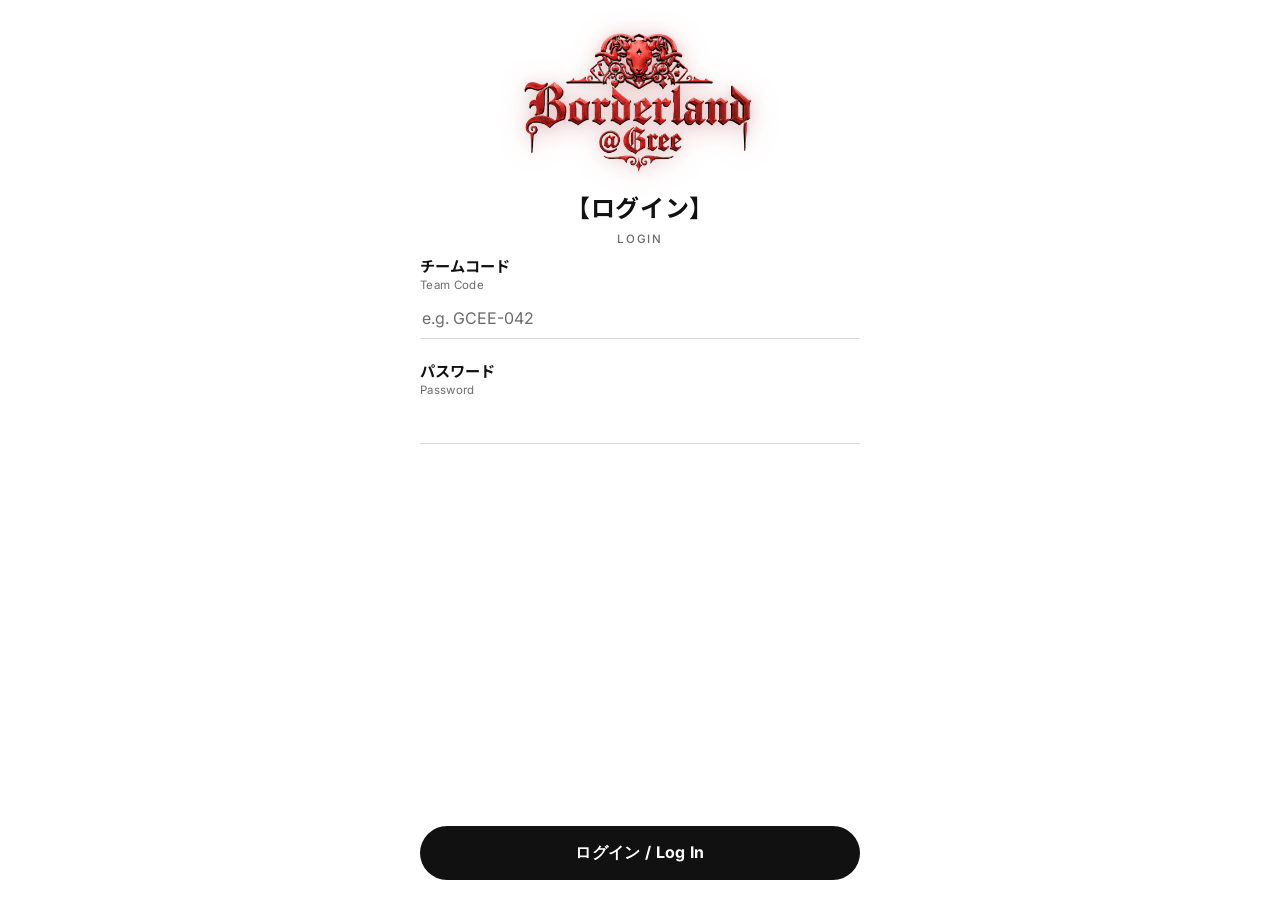
==== frontend/team-app/index.html @ 4768cef9 "Restore my codebase" ====
<!doctype html>
<html lang="en">

<head>
  <!-- Fix §5.2: preconnect + preload stylesheet replaces the render-blocking
       @import that was inside theme.css. This lets the browser discover
       font URLs in parallel with CSS parsing instead of sequentially. -->
  <link rel="preconnect" href="https://fonts.googleapis.com">
  <link rel="preconnect" href="https://fonts.gstatic.com" crossorigin>
  <link rel="stylesheet"
    href="https://fonts.googleapis.com/css2?family=Courier+Prime:ital,wght@0,400;0,700;1,400;1,700&family=Oswald:wght@400;500;600;700&family=Inter:wght@400;500;600;700&family=Noto+Sans+JP:wght@400;500;700&family=JetBrains+Mono:wght@400;500;700&family=UnifrakturMaguntia&display=swap">
  <meta charset="utf-8" />
  <meta name="viewport" content="width=device-width, initial-scale=1, viewport-fit=cover" />
  <title>Borderland-GCEE — Team</title>
  <link rel="stylesheet" href="../shared/css/theme.css?v=v54_final_results_gate" />
  <link rel="stylesheet" href="css/team.css?v=v54_final_results_gate" />
</head>

<body>
  <div id="app" class="app-shell mode-light"></div>
  <script type="module" src="js/main.js?v=v54_final_results_gate"></script>
</body>

</html>
---- frontend/shared/css/theme.css ----
/* ==========================================================================
   Borderland-GCEE — shared theme
   Implements THEME_GUIDE.md exactly. Do not introduce colors, radii, or
   fonts outside this token set — every screen in team-app/ and admin-app/
   is built from these primitives.
   ========================================================================== */

/* Fix §5.2: Google Fonts @import moved to <link rel="preconnect"> + <link rel="stylesheet">
   in each index.html <head> to eliminate the render-blocking extra round-trip.
   The @import here caused fonts to be discovered only after CSS parsing —
   adding ~300-800ms of blank screen on congested venue Wi-Fi. */

:root {
  /* -- palette (THEME_GUIDE §Color palette) -- */
  --bl-black: #0A0E14;
  /* dark-mode background */
  --bl-ink: #111111;
  /* text on light */
  --bl-white: #FFFFFF;
  --bl-red: #D5262B;
  /* hearts / diamonds accent */
  --bl-blue: #2B4A6F;
  /* dark-mode line-art / accent */
  --bl-gray: #6B6B6B;
  /* Fix §5.1: was #9A9A9A (~2.4:1 contrast on white, fails WCAG AA).
                               *  #6B6B6B gives ~5.7:1 on white, passes AA for normal text.
                               *  Used for .status-note, placeholders, .number-cell.taken labels —
                               *  exactly the text most critical to read quickly during a live event. */
  --bl-blue-dim: #17324d;
  /* pressed / border state of blue */
  --bl-red-dim: #8f1418;
  /* pressed state of red */
  --bl-hairline: rgba(17, 17, 17, 0.16);
  --bl-hairline-dark: rgba(255, 255, 255, 0.22);

  /* -- type -- */
  --font-display: 'Oswald', 'Noto Sans JP', sans-serif;
  --font-body-en: 'Inter', sans-serif;
  --font-body-jp: 'Noto Sans JP', 'Inter', sans-serif;
  --font-mono: 'JetBrains Mono', ui-monospace, monospace;
  --font-typewriter: 'Courier Prime', 'Courier New', Courier, 'Lucida Console', monospace;
  --font-blackletter: 'UnifrakturMaguntia', cursive;

  /* -- layout -- */
  --radius-none: 0;
  --radius-pill: 999px;
  --radius-tile: 18px;
  --gap-xs: 6px;
  --gap-sm: 12px;
  --gap-md: 20px;
  --gap-lg: 32px;
  --gap-xl: 48px;
  --max-w: 480px;
  /* event app is phone-first; desktop centers this column */
}

* {
  box-sizing: border-box;
}

html,
body {
  margin: 0;
  padding: 0;
  min-height: 100%;
  font-family: var(--font-body-en);
  -webkit-font-smoothing: antialiased;
}

body {
  background: var(--bl-white);
  color: var(--bl-ink);
}

img {
  max-width: 100%;
  display: block;
}

button {
  font-family: inherit;
  cursor: pointer;
}

a {
  color: inherit;
}

h1,
h2,
h3 {
  margin: 0;
  font-family: var(--font-display);
}

p {
  margin: 0;
}

::selection {
  background: var(--bl-red);
  color: var(--bl-white);
}

.app-shell {
  max-width: var(--max-w);
  margin: 0 auto;
  min-height: 100vh;
  position: relative;
  display: flex;
  flex-direction: column;
  background: var(--bl-white);
}

/* ==========================================================================
   Light / functional mode — forms, countdowns, dense content
   ========================================================================== */
.mode-light {
  background: var(--bl-white);
  color: var(--bl-ink);
}

/* ==========================================================================
   Dark / immersive mode — home, hub
   ========================================================================== */
.mode-dark {
  background:
    linear-gradient(rgba(10, 14, 20, 0.72), rgba(10, 14, 20, 0.72)),
    url('../assets/card-back-tall.jpg') center / cover no-repeat fixed;
  color: var(--bl-white);
}

@media (min-width: 720px) {
  .mode-dark {
    background:
      linear-gradient(rgba(10, 14, 20, 0.72), rgba(10, 14, 20, 0.72)),
      url('../assets/card-back-wide.jpg') center / cover no-repeat fixed;
  }
}

/* ==========================================================================
   Bracket header — 【 LABEL 】
   ========================================================================== */
.bracket-header {
  display: flex;
  flex-direction: column;
  align-items: center;
  justify-content: center;
  gap: 4px;
  font-family: var(--font-display);
  font-weight: 700;
  letter-spacing: 0.04em;
  text-align: center;
  padding: var(--gap-lg) var(--gap-md) var(--gap-sm);
}

.bracket-header .jp {
  font-size: 1.5rem;
}

.bracket-header .en {
  display: block;
  font-family: var(--font-body-en);
  font-weight: 500;
  font-size: 0.72rem;
  letter-spacing: 0.14em;
  text-transform: uppercase;
  color: var(--bl-gray);
  margin-top: 4px;
}

.bracket-header-stack {
  text-align: center;
}

.mode-dark .bracket-header .en {
  color: rgba(255, 255, 255, 0.6);
}

/* ==========================================================================
   Two-tier label — bold primary line + muted secondary line
   ========================================================================== */
.tier-label {
  display: block;
  margin-bottom: var(--gap-xs);
}

.tier-label .primary {
  display: block;
  font-family: var(--font-body-jp);
  font-weight: 700;
  font-size: 0.95rem;
  color: var(--bl-ink);
}

.tier-label .secondary {
  display: block;
  font-family: var(--font-body-en);
  font-weight: 400;
  font-size: 0.72rem;
  color: var(--bl-gray);
  margin-top: 2px;
  letter-spacing: 0.03em;
}

.mode-dark .tier-label .primary {
  color: var(--bl-white);
}

/* ==========================================================================
   Form fields — hairline / bottom-border, no fill
   ========================================================================== */
.field {
  margin-bottom: var(--gap-md);
}

.field input,
.field select {
  width: 100%;
  border: none;
  border-bottom: 1.5px solid var(--bl-hairline);
  background: transparent;
  font-family: var(--font-body-en);
  font-size: 1rem;
  padding: 10px 2px;
  color: var(--bl-ink);
  border-radius: 0;
  outline: none;
  transition: border-color .15s ease;
}

.field input::placeholder {
  color: var(--bl-gray);
  font-weight: 400;
}

.field input:focus,
.field select:focus {
  border-color: var(--bl-ink);
}

.field.boxed input,
.field.boxed select {
  border: 1.5px solid var(--bl-hairline);
  padding: 12px 10px;
}

.field-error {
  font-size: 0.72rem;
  color: var(--bl-red);
  margin-top: 6px;
}

/* ==========================================================================
   Primary CTA — solid black pill, full width, bottom-anchored
   ========================================================================== */
.cta-dock {
  margin-top: auto;
  padding: var(--gap-md);
  padding-bottom: max(var(--gap-md), env(safe-area-inset-bottom));
}

.cta-btn {
  display: flex;
  align-items: center;
  justify-content: center;
  width: 100%;
  border: none;
  border-radius: var(--radius-pill);
  background: var(--bl-ink);
  color: var(--bl-white);
  font-family: var(--font-body-en);
  font-weight: 700;
  font-size: 1rem;
  letter-spacing: 0.02em;
  padding: 16px 20px;
  transition: transform .1s ease, opacity .15s ease;
}

.cta-btn:active {
  transform: scale(0.98);
}

.cta-btn:disabled {
  opacity: 0.35;
  cursor: not-allowed;
}

.cta-btn.ghost {
  background: transparent;
  color: var(--bl-ink);
  border: 1.5px solid var(--bl-ink);
}

.mode-dark .cta-btn.ghost {
  color: var(--bl-white);
  border-color: var(--bl-white);
}

.cta-btn.danger {
  background: var(--bl-red);
}

/* ==========================================================================
   Suit iconography
   ========================================================================== */
.suit-row {
  display: flex;
  justify-content: center;
  gap: var(--gap-md);
  padding: var(--gap-md) 0;
}

.suit-icon {
  width: 30px;
  height: 30px;
  display: block;
}

.suit-icon.black path {
  fill: var(--bl-ink);
}

.suit-icon.red path {
  fill: var(--bl-red);
}

.mode-dark .suit-icon.black path {
  fill: var(--bl-white);
}

.suit-chip {
  display: flex;
  flex-direction: column;
  align-items: center;
  gap: 6px;
  padding: var(--gap-sm);
  border: 1.5px solid transparent;
  border-radius: var(--radius-tile);
  background: transparent;
}

.suit-chip.selected {
  border-color: var(--bl-ink);
  background: rgba(17, 17, 17, 0.04);
}

.suit-chip span {
  font-size: 0.68rem;
  color: var(--bl-gray);
  font-weight: 600;
}

/* ==========================================================================
   Countdown display — huge digital face, dead centered
   ========================================================================== */
.countdown-wrap {
  display: flex;
  flex-direction: column;
  align-items: center;
  justify-content: center;
  flex: 1;
  gap: var(--gap-sm);
  padding: var(--gap-lg);
}

.countdown-face {
  font-family: var(--font-mono);
  font-weight: 700;
  font-size: clamp(3rem, 14vw, 4.6rem);
  letter-spacing: 0.03em;
  font-variant-numeric: tabular-nums;
  color: var(--bl-ink);
}

.countdown-face.paused {
  color: var(--bl-gray);
}

.countdown-label {
  font-size: 0.72rem;
  letter-spacing: 0.12em;
  text-transform: uppercase;
  color: var(--bl-gray);
}

.mode-dark .countdown-face {
  color: var(--bl-white);
}

/* ==========================================================================
   Dark-mode home hub — icon tiles
   ========================================================================== */
.hub-grid {
  display: grid;
  grid-template-columns: repeat(2, 1fr);
  gap: var(--gap-lg) var(--gap-md);
  padding: var(--gap-lg);
  flex: 1;
  align-content: center;
}

.hub-tile {
  display: flex;
  flex-direction: column;
  align-items: center;
  gap: 10px;
  background: transparent;
  border: none;
  color: var(--bl-white);
}

.hub-tile .tile-icon {
  width: 68px;
  height: 68px;
  background: var(--bl-white);
  border-radius: var(--radius-tile);
  display: flex;
  align-items: center;
  justify-content: center;
  box-shadow: 0 6px 18px rgba(0, 0, 0, 0.35);
}

.hub-tile .tile-icon svg,
.hub-tile .tile-icon img {
  width: 30px;
  height: 30px;
}

/* icon tiles are white regardless of mode — suit glyphs inside them must
   stay on their normal (light-mode) fill, not the dark-mode white override */
.hub-tile .tile-icon .suit-icon.black path {
  fill: var(--bl-ink) !important;
}

.hub-tile .tile-icon .suit-icon.red path {
  fill: var(--bl-red) !important;
}

.hub-tile .tile-label {
  font-family: var(--font-body-en);
  font-weight: 600;
  font-size: 0.78rem;
  letter-spacing: 0.02em;
}

.hub-wordmark {
  font-family: var(--font-blackletter);
  font-size: 2.6rem;
  text-align: center;
  color: var(--bl-white);
  padding-top: var(--gap-lg);
}

/* ==========================================================================
   Diamond bottom navigation — signature dark-mode treatment
   ========================================================================== */
.diamond-nav {
  display: flex;
  justify-content: space-around;
  align-items: center;
  padding: var(--gap-md) var(--gap-sm);
  padding-bottom: max(var(--gap-md), env(safe-area-inset-bottom));
}

.diamond-btn {
  width: 52px;
  height: 52px;
  background: transparent;
  border: 1.5px solid var(--bl-white);
  transform: rotate(45deg);
  display: flex;
  align-items: center;
  justify-content: center;
  position: relative;
}

.diamond-btn .diamond-icon {
  transform: rotate(-45deg);
  width: 20px;
  height: 20px;
  color: var(--bl-white);
}

.diamond-btn.active {
  background: var(--bl-white);
}

.diamond-btn.active .diamond-icon {
  color: var(--bl-black);
}

/* ==========================================================================
   Status pills / feedback text
   ========================================================================== */
.status-note {
  text-align: center;
  font-size: 0.8rem;
  color: var(--bl-gray);
  padding: var(--gap-sm) var(--gap-md);
}

.status-note.error {
  color: var(--bl-red);
}

.badge {
  display: inline-flex;
  align-items: center;
  gap: 6px;
  font-size: 0.68rem;
  font-weight: 700;
  letter-spacing: 0.06em;
  text-transform: uppercase;
  padding: 5px 10px;
  border-radius: var(--radius-pill);
  border: 1px solid currentColor;
}

.badge.qualified {
  color: #1a7a3c;
}

.badge.eliminated {
  color: var(--bl-red);
}

.badge.pending {
  color: var(--bl-gray);
}

/* ==========================================================================
   Generic content chrome
   ========================================================================== */
.top-icon-row {
  display: flex;
  align-items: center;
  justify-content: center;
  gap: var(--gap-sm);
  padding: var(--gap-md) var(--gap-md) 0;
}

.scroll-area {
  flex: 1;
  overflow-y: auto;
  padding: 0 var(--gap-md);
}

.card {
  border: 1.5px solid var(--bl-hairline);
  border-radius: var(--radius-none);
  padding: var(--gap-md);
  margin-bottom: var(--gap-md);
}

.mode-dark .card {
  border-color: var(--bl-hairline-dark);
}

.row-between {
  display: flex;
  align-items: center;
  justify-content: space-between;
  gap: var(--gap-sm);
}

.mono {
  font-family: var(--font-mono);
}

.center {
  text-align: center;
}

.spinner {
  width: 48px;
  height: 48px;
  border: none;
  border-radius: 0;
  background-image: url("data:image/svg+xml,%3Csvg xmlns='http://www.w3.org/2000/svg' viewBox='0 0 150 150'%3E%3Cstyle%3E%40keyframes p%7B0%25,20%25%7Bopacity:1;transform:scale(1.15)%7D25%25,95%25%7Bopacity:0.28;transform:scale(1)%7D100%25%7Bopacity:1;transform:scale(1.15)%7D%7D.s%7Btransform-box:fill-box;transform-origin:center;animation:p 3.2s infinite ease%7D.s1%7Banimation-delay:0s%7D.s2%7Banimation-delay:0.8s%7D.s3%7Banimation-delay:1.6s%7D.s4%7Banimation-delay:2.4s%7D%3C/style%3E%3Cg stroke='%23111111' stroke-width='1.5'%3E%3Cline x1='31.5' y1='31.5' x2='118.5' y2='118.5'/%3E%3Cline x1='118.5' y1='31.5' x2='31.5' y2='118.5'/%3E%3C/g%3E%3Cg class='s s1'%3E%3Cpath fill='%23111111' transform='translate(54, 4) scale(1.75)' d='M12 2a3.2 3.2 0 0 0-3.2 3.2c0 .5.1 1 .3 1.4A3.4 3.4 0 1 0 8.6 13c.9 0 1.7-.3 2.4-.9-.5 2.7-1.6 4.6-3.2 6.1a.6.6 0 0 0 .4 1h8a.6.6 0 0 0 .4-1c-1.6-1.5-2.7-3.4-3.2-6.1.7.6 1.5.9 2.4.9A3.4 3.4 0 1 0 14.9 6.6c.2-.4.3-.9.3-1.4A3.2 3.2 0 0 0 12 2z'/%3E%3C/g%3E%3Cg class='s s2'%3E%3Cpath fill='%23e2192c' transform='translate(104, 54) scale(1.75)' d='M12 21s-7.5-4.6-10.2-9.3C.3 9 1.4 5.4 4.7 4.4c2-.6 4 .2 5.3 2 .5.7 1 1.6 2 1.6s1.5-.9 2-1.6c1.3-1.8 3.3-2.6 5.3-2 3.3 1 4.4 4.6 2.9 7.3C19.5 16.4 12 21 12 21z'/%3E%3C/g%3E%3Cg class='s s3'%3E%3Cpath fill='%23e2192c' transform='translate(54, 104) scale(1.75)' d='M12 2c2.5 4 5.5 7 8 10-2.5 3-5.5 6-8 10-2.5-4-5.5-7-8-10 2.5-3 5.5-6 8-10z'/%3E%3C/g%3E%3Cg class='s s4'%3E%3Cpath fill='%23111111' transform='translate(4, 54) scale(1.75)' d='M12 2C9 6 4 9.5 4 14a4 4 0 0 0 7 2.6c-.3 2.2-1.2 3.7-2.6 4.9a.6.6 0 0 0 .4 1h6.4a.6.6 0 0 0 .4-1c-1.4-1.2-2.3-2.7-2.6-4.9A4 4 0 0 0 20 14c0-4.5-5-8-8-12z'/%3E%3C/g%3E%3C/svg%3E");
  background-image: url('../assets/borderland-loader.svg');
  background-repeat: no-repeat;
  background-position: center;
  background-size: contain;
  margin: var(--gap-lg) auto;
}

.mode-dark .spinner {
  border: none;
  background-image: url("data:image/svg+xml,%3Csvg xmlns='http://www.w3.org/2000/svg' viewBox='0 0 150 150'%3E%3Cstyle%3E%40keyframes p%7B0%25,20%25%7Bopacity:1;transform:scale(1.15)%7D25%25,95%25%7Bopacity:0.28;transform:scale(1)%7D100%25%7Bopacity:1;transform:scale(1.15)%7D%7D.s%7Btransform-box:fill-box;transform-origin:center;animation:p 3.2s infinite ease%7D.s1%7Banimation-delay:0s%7D.s2%7Banimation-delay:0.8s%7D.s3%7Banimation-delay:1.6s%7D.s4%7Banimation-delay:2.4s%7D%3C/style%3E%3Cg stroke='%23ffffff' stroke-width='1.5'%3E%3Cline x1='31.5' y1='31.5' x2='118.5' y2='118.5'/%3E%3Cline x1='118.5' y1='31.5' x2='31.5' y2='118.5'/%3E%3C/g%3E%3Cg class='s s1'%3E%3Cpath fill='%23ffffff' transform='translate(54, 4) scale(1.75)' d='M12 2a3.2 3.2 0 0 0-3.2 3.2c0 .5.1 1 .3 1.4A3.4 3.4 0 1 0 8.6 13c.9 0 1.7-.3 2.4-.9-.5 2.7-1.6 4.6-3.2 6.1a.6.6 0 0 0 .4 1h8a.6.6 0 0 0 .4-1c-1.6-1.5-2.7-3.4-3.2-6.1.7.6 1.5.9 2.4.9A3.4 3.4 0 1 0 14.9 6.6c.2-.4.3-.9.3-1.4A3.2 3.2 0 0 0 12 2z'/%3E%3C/g%3E%3Cg class='s s2'%3E%3Cpath fill='%23e2192c' transform='translate(104, 54) scale(1.75)' d='M12 21s-7.5-4.6-10.2-9.3C.3 9 1.4 5.4 4.7 4.4c2-.6 4 .2 5.3 2 .5.7 1 1.6 2 1.6s1.5-.9 2-1.6c1.3-1.8 3.3-2.6 5.3-2 3.3 1 4.4 4.6 2.9 7.3C19.5 16.4 12 21 12 21z'/%3E%3C/g%3E%3Cg class='s s3'%3E%3Cpath fill='%23e2192c' transform='translate(54, 104) scale(1.75)' d='M12 2c2.5 4 5.5 7 8 10-2.5 3-5.5 6-8 10-2.5-4-5.5-7-8-10 2.5-3 5.5-6 8-10z'/%3E%3C/g%3E%3Cg class='s s4'%3E%3Cpath fill='%23ffffff' transform='translate(4, 54) scale(1.75)' d='M12 2C9 6 4 9.5 4 14a4 4 0 0 0 7 2.6c-.3 2.2-1.2 3.7-2.6 4.9a.6.6 0 0 0 .4 1h6.4a.6.6 0 0 0 .4-1c-1.4-1.2-2.3-2.7-2.6-4.9A4 4 0 0 0 20 14c0-4.5-5-8-8-12z'/%3E%3C/g%3E%3C/svg%3E");
  background-image: url('../assets/borderland-loader-dark.svg');
}

@keyframes spin {
  to {
    transform: rotate(360deg);
  }
}

.toast {
  position: fixed;
  left: 50%;
  bottom: 24px;
  transform: translateX(-50%);
  background: var(--bl-ink);
  color: var(--bl-white);
  padding: 12px 18px;
  border-radius: var(--radius-pill);
  font-size: 0.82rem;
  font-weight: 600;
  box-shadow: 0 8px 24px rgba(0, 0, 0, 0.3);
  z-index: 999;
  max-width: calc(100% - 48px);
}

.toast.error {
  background: var(--bl-red);
}

@media (prefers-reduced-motion: reduce) {
  * {
    animation-duration: 0.001ms !important;
    transition-duration: 0.001ms !important;
  }
}



/* Playing-card number picker — base shared styles */
.number-grid {
  display: grid;
  grid-template-columns: repeat(4, 1fr);
  gap: 10px;
  perspective: 1200px;
}

@media (min-width: 440px) {
  .number-grid {
    grid-template-columns: repeat(5, 1fr);
    gap: 12px;
  }
}

.playing-card {
  position: relative;
  width: 100%;
  aspect-ratio: 5 / 7;
  border: none;
  background: transparent;
  cursor: pointer;
  padding: 0;
  margin: 0;
  container-type: inline-size;
  border-radius: 8px;
  box-sizing: border-box;
}

.playing-card.taken {
  cursor: not-allowed;
}

.card-inner {
  position: relative;
  width: 100%;
  height: 100%;
  transform-style: preserve-3d;
  transition: transform 0.45s cubic-bezier(0.34, 1.56, 0.64, 1), box-shadow 0.25s ease;
  border-radius: 8px;
  animation: card-deal 0.35s ease backwards;
}

.card-inner.flipped {
  transform: rotateY(180deg);
}

.card-face {
  position: absolute;
  inset: 0;
  border-radius: 8px;
  backface-visibility: hidden;
  -webkit-backface-visibility: hidden;
  overflow: hidden;
  box-sizing: border-box;
}

.card-front {
  background: #ffffff;
  border: 1px solid #dcd7ce;
  box-shadow: 0 2px 5px rgba(0, 0, 0, 0.12);
}

.card-back {
  background: url('../assets/card_backside.webp') center / cover no-repeat;
  border: 1px solid #dcd7ce;
  box-shadow: 0 2px 5px rgba(0, 0, 0, 0.12);
  transform: rotateY(180deg);
}

.playing-card:hover:not(.taken) .card-inner {
  transform: translateY(-5px);
}

.playing-card.selected .card-front {
  border-color: #d4af37;
  box-shadow: 0 0 0 2px #d4af37, 0 4px 16px rgba(212, 175, 55, 0.45);
}

@keyframes card-deal {
  from {
    opacity: 0;
    transform: translateY(10px) scale(0.95);
  }
  to {
    opacity: 1;
    transform: translateY(0) scale(1);
  }
}
---- frontend/team-app/css/team.css ----
/* Team-app screens — layered on top of shared/css/theme.css */

/* Top header bar with back navigation button */
.screen-header-bar {
  display: flex;
  align-items: center;
  justify-content: space-between;
  position: relative;
  width: 100%;
  padding: 10px 14px 4px;
  box-sizing: border-box;
  flex-shrink: 0;
}

.screen-back-btn {
  display: inline-flex;
  align-items: center;
  gap: 5px;
  background: rgba(0, 0, 0, 0.05);
  border: 1px solid rgba(0, 0, 0, 0.12);
  color: var(--bl-ink);
  font-family: var(--font-display);
  font-size: 0.78rem;
  font-weight: 700;
  letter-spacing: 0.06em;
  padding: 6px 12px;
  border-radius: 6px;
  cursor: pointer;
  transition: all 0.2s cubic-bezier(0.16, 1, 0.3, 1);
  z-index: 10;
  flex-shrink: 0;
  text-decoration: none;
}

.screen-back-btn svg {
  stroke-width: 2.5;
  transition: transform 0.2s ease;
}

.screen-back-btn:hover,
.screen-back-btn:active {
  background: var(--bl-red);
  color: #ffffff;
  border-color: var(--bl-red);
}

.screen-back-btn:hover svg,
.screen-back-btn:active svg {
  transform: translateX(-2px);
}

.mode-dark .screen-back-btn {
  background: rgba(255, 255, 255, 0.08);
  border: 1px solid rgba(255, 255, 255, 0.2);
  color: #ffffff;
}

.mode-dark .screen-back-btn:hover,
.mode-dark .screen-back-btn:active {
  background: var(--bl-red);
  color: #ffffff;
  border-color: var(--bl-red);
}

.screen-header-bar .bracket-header {
  flex: 1;
  padding: 0 8px;
}

.screen-header-placeholder {
  width: 70px;
  flex-shrink: 0;
}

/* Team Login Logo & Header */
.bl-login-header-section {
  display: flex;
  flex-direction: column;
  align-items: center;
  justify-content: center;
  padding: 20px 16px 6px;
  width: 100%;
  box-sizing: border-box;
  flex-shrink: 0;
}

.bl-login-logo-container {
  display: flex;
  justify-content: center;
  align-items: center;
  width: 100%;
  max-width: 320px;
  margin: 0 auto 4px;
}

.bl-login-logo {
  width: 100%;
  max-width: 280px;
  height: auto;
  object-fit: contain;
  filter: drop-shadow(0 4px 14px rgba(213, 38, 43, 0.28)) drop-shadow(0 2px 6px rgba(0, 0, 0, 0.12));
  transition: transform 0.3s cubic-bezier(0.16, 1, 0.3, 1), filter 0.3s ease;
  user-select: none;
  -webkit-user-drag: none;
}

.bl-login-logo:hover {
  transform: scale(1.02);
  filter: drop-shadow(0 6px 20px rgba(213, 38, 43, 0.42)) drop-shadow(0 3px 8px rgba(0, 0, 0, 0.2));
}

.game-tabs {
  display: flex;
  border-bottom: 1.5px solid var(--bl-hairline);
  position: sticky;
  top: 0;
  background: var(--bl-white);
  z-index: 5;
}

.game-tab {
  flex: 1;
  background: transparent;
  border: none;
  padding: 14px 4px 12px;
  font-family: var(--font-body-en);
  font-weight: 600;
  font-size: 0.72rem;
  letter-spacing: 0.04em;
  text-transform: uppercase;
  color: var(--bl-gray);
  border-bottom: 2.5px solid transparent;
  display: flex;
  flex-direction: column;
  align-items: center;
  gap: 4px;
}

.game-tab.active {
  color: var(--bl-ink);
  border-bottom-color: var(--bl-red);
}

.mindmaze-grid {
  display: grid;
  grid-template-columns: repeat(16, 1fr);
  gap: 2px;
  padding: 2px;
  width: 100%;
  max-width: 440px;
  aspect-ratio: 1 / 1;
  flex-shrink: 0;
  box-sizing: border-box;
  background: #cbd5e1;
  border-radius: 6px;
  margin: 0 auto;
}

.mm-tile {
  aspect-ratio: 1 / 1;
  width: 100%;
  height: 100%;
  min-width: 0;
  min-height: 0;
  padding: 0;
  margin: 0;
  border: none;
  border-radius: 2px;
  box-sizing: border-box;
  background: #ffffff;
  cursor: pointer;
}

.mm-tile.lit {
  background: #0f172a !important;
}

.mm-tile.picked {
  background: #0f172a !important;
}

.mm-tile.correct {
  background: #1a7a3c !important;
}

.mm-tile.wrong {
  background: var(--bl-red) !important;
}

.mm-stat-row {
  display: flex;
  justify-content: space-between;
  padding: 4px 0;
  font-size: .8rem;
  color: var(--bl-gray);
}

.kd-input {
  width: 100%;
  text-align: center;
  font-family: var(--font-mono);
  font-size: 3rem;
  font-weight: 700;
  border: none;
  border-bottom: 2px solid var(--bl-hairline);
  padding: 20px 0;
  background: transparent;
  color: var(--bl-ink);
  outline: none;
}

.kd-slider {
  width: 100%;
  accent-color: var(--bl-ink);
  margin-top: var(--gap-md);
}

.symbol-board {
  display: grid;
  grid-template-columns: repeat(auto-fill, minmax(78px, 1fr));
  gap: 10px;
  padding: var(--gap-sm) 0 var(--gap-md);
}

.symbol-card {
  border: 1.5px solid var(--bl-hairline);
  padding: 10px 4px;
  text-align: center;
  font-size: 0.68rem;
  color: var(--bl-ink);
  background: transparent;
}

.symbol-card .owner {
  display: block;
  font-size: 0.62rem;
  color: var(--bl-gray);
  margin-top: 4px;
}

.symbol-card.selected {
  background: var(--bl-ink);
  color: var(--bl-white);
  border-color: var(--bl-ink);
}

.symbol-card.selected .owner {
  color: rgba(255, 255, 255, .7);
}

.card-red {
  color: #dc2626 !important;
}

.card-black {
  color: #0f172a !important;
}

/* ── Jack of Hearts: Other Teams Cards ─────────────────────── */
.jh-teams-grid {
  display: grid;
  grid-template-columns: repeat(auto-fill, minmax(140px, 1fr));
  gap: 14px;
  margin: 12px 0 20px;
}

.jh-team-panel {
  background: #ffffff;
  border: 1.5px solid #e2e8f0;
  border-radius: 12px;
  padding: 12px 10px;
  display: flex;
  flex-direction: column;
  align-items: center;
  gap: 8px;
  box-shadow: 0 2px 8px rgba(0, 0, 0, 0.04);
  transition: transform 0.15s ease, box-shadow 0.15s ease;
}

.jh-team-panel:hover {
  transform: translateY(-2px);
  box-shadow: 0 6px 16px rgba(0, 0, 0, 0.08);
}

.jh-team-header {
  width: 100%;
  text-align: center;
}

.jh-team-name {
  font-size: 0.82rem;
  font-weight: 800;
  color: #0f172a;
  white-space: nowrap;
  overflow: hidden;
  text-overflow: ellipsis;
  margin-bottom: 3px;
}

.jh-team-code {
  font-size: 0.65rem;
  color: #64748b;
  font-family: var(--font-mono);
}

.jh-team-suit-tag {
  display: inline-flex;
  align-items: center;
  gap: 4px;
  font-size: 0.62rem;
  font-weight: 700;
  padding: 2px 7px;
  border-radius: 12px;
  background: #f1f5f9;
  border: 1px solid #cbd5e1;
  color: #334155;
  margin-top: 4px;
  letter-spacing: 0.04em;
  text-transform: uppercase;
}

.jh-team-suit-tag.card-red {
  background: #fef2f2;
  border-color: #fecaca;
}

.jh-team-suit-tag.card-black {
  background: #f8fafc;
  border-color: #cbd5e1;
}

/* Realistic playing card */
.real-card {
  width: 82px;
  height: 118px;
  background: #ffffff;
  border: 1.5px solid #cbd5e1;
  border-radius: 8px;
  padding: 6px;
  position: relative;
  display: flex;
  flex-direction: column;
  justify-content: space-between;
  box-shadow: 0 3px 10px rgba(0, 0, 0, 0.07);
  box-sizing: border-box;
  user-select: none;
}

.real-card .corner-top {
  display: flex;
  flex-direction: column;
  align-items: center;
  line-height: 1;
  font-size: 0.85rem;
  font-weight: 900;
  font-family: var(--font-mono);
  align-self: flex-start;
}

.real-card .corner-top .mini-suit {
  font-size: 0.72rem;
  margin-top: 1px;
}

.real-card .card-center-icon {
  font-size: 2rem;
  line-height: 1;
  text-align: center;
  margin: auto;
}

.real-card .corner-bottom {
  display: flex;
  flex-direction: column;
  align-items: center;
  line-height: 1;
  font-size: 0.85rem;
  font-weight: 900;
  font-family: var(--font-mono);
  align-self: flex-end;
  transform: rotate(180deg);
}

.real-card .corner-bottom .mini-suit {
  font-size: 0.72rem;
  margin-top: 1px;
}

.real-card-label {
  font-size: 0.68rem;
  font-weight: 700;
  color: #475569;
  text-align: center;
  background: #f8fafc;
  border: 1px solid #e2e8f0;
  border-radius: 4px;
  padding: 2px 6px;
  width: 100%;
  box-sizing: border-box;
}

/* ── Jack of Hearts: Guess Picker ──────────────────────────── */
.jh-guess-box {
  background: #ffffff;
  border: 1.5px solid #e2e8f0;
  border-radius: 14px;
  padding: 16px;
  margin-top: 16px;
  box-shadow: 0 2px 8px rgba(0, 0, 0, 0.04);
}

.jh-section-title {
  font-size: 0.85rem;
  font-weight: 800;
  color: #0f172a;
  display: flex;
  align-items: center;
  justify-content: space-between;
  margin-bottom: 12px;
}

.jh-step-label {
  font-size: 0.70rem;
  font-weight: 700;
  color: #64748b;
  text-transform: uppercase;
  letter-spacing: 0.08em;
  margin: 14px 0 6px;
}

.jh-suit-grid {
  display: grid;
  grid-template-columns: repeat(4, 1fr);
  gap: 8px;
}

.jh-suit-tile {
  background: #f8fafc;
  border: 1.5px solid #e2e8f0;
  border-radius: 8px;
  padding: 10px 4px;
  cursor: pointer;
  display: flex;
  flex-direction: column;
  align-items: center;
  gap: 4px;
  transition: all 0.15s ease;
}

.jh-suit-tile:hover {
  background: #ffffff;
  border-color: #94a3b8;
  transform: translateY(-1px);
}

.jh-suit-tile.active {
  background: #0f172a !important;
  color: #ffffff !important;
  border-color: #0f172a !important;
  box-shadow: 0 4px 12px rgba(15, 23, 42, 0.25);
}

.jh-suit-tile.active .suit-name {
  color: #94a3b8 !important;
}

.jh-suit-tile .suit-icon {
  font-size: 1.6rem;
  line-height: 1;
}

.jh-suit-tile .suit-name {
  font-size: 0.62rem;
  font-weight: 700;
  letter-spacing: 0.05em;
  text-transform: uppercase;
  color: #64748b;
}

.jh-ranks-row {
  display: grid;
  grid-template-columns: repeat(5, 1fr);
  gap: 6px;
}

@media (min-width: 480px) {
  .jh-ranks-row {
    grid-template-columns: repeat(10, 1fr);
  }
}

.jh-rank-button {
  background: #f8fafc;
  border: 1.5px solid #e2e8f0;
  border-radius: 6px;
  padding: 9px 0;
  font-family: var(--font-mono);
  font-size: 1.05rem;
  font-weight: 800;
  cursor: pointer;
  text-align: center;
  color: #0f172a;
  transition: all 0.15s ease;
}

.jh-rank-button:hover {
  background: #ffffff;
  border-color: #94a3b8;
}

.jh-rank-button.active {
  background: #dc2626;
  color: #ffffff;
  border-color: #dc2626;
  box-shadow: 0 4px 10px rgba(220, 38, 38, 0.25);
}

.jh-selected-card-banner {
  margin-top: 16px;
  background: #f8fafc;
  border: 2px solid #0f172a;
  border-radius: 12px;
  padding: 12px 14px;
  display: flex;
  align-items: center;
  justify-content: space-between;
  gap: 12px;
}

.auto-submit-pill {
  display: inline-flex;
  align-items: center;
  gap: 6px;
  font-size: 0.72rem;
  font-weight: 700;
  color: #059669;
  background: #ecfdf5;
  border: 1px solid #a7f3d0;
  padding: 3px 9px;
  border-radius: 20px;
}

.pulse-dot {
  width: 7px;
  height: 7px;
  border-radius: 50%;
  background: #10b981;
  box-shadow: 0 0 0 0 rgba(16, 185, 129, 0.7);
  animation: pulseGreen 1.8s infinite;
}

@keyframes pulseGreen {
  0% {
    transform: scale(0.95);
    box-shadow: 0 0 0 0 rgba(16, 185, 129, 0.7);
  }

  70% {
    transform: scale(1);
    box-shadow: 0 0 0 6px rgba(16, 185, 129, 0);
  }

  100% {
    transform: scale(0.95);
    box-shadow: 0 0 0 0 rgba(16, 185, 129, 0);
  }
}

/* ══════════════════════════════════════════════════════════════════════════
   Alice in Borderland Survival Power Rankings Leaderboard
   ══════════════════════════════════════════════════════════════════════════ */
:root {
  --lb-bg-dark: #0a0d14;
  --lb-card-bg: rgba(16, 20, 29, 0.92);
  --lb-card-border: rgba(255, 255, 255, 0.08);
  --lb-crimson: #D5262B;
  --lb-crimson-glow: rgba(213, 38, 43, 0.4);
  --lb-gold: #f59e0b;
  --lb-silver: #cbd5e1;
  --lb-bronze: #d97706;
}

/* Constrain page-level scroll when leaderboard is active so only the card scrolls */
html:has(.has-leaderboard),
body:has(.has-leaderboard) {
  height: 100%;
  overflow: hidden;
  touch-action: pan-y;
}

/* Full-height app shell on leaderboard screen */
.app-shell:has(.bl-lb-wrapper),
.app-shell.has-leaderboard {
  max-width: 900px !important;
  width: 100% !important;
  height: 100vh;
  height: 100dvh;
  min-height: 100vh;
  min-height: 100dvh;
  display: flex;
  flex-direction: column;
  overflow: hidden;
  box-sizing: border-box;
  transition: max-width 0.25s ease;
}

/* Elongated leaderboard card extending towards bottom nav */
.bl-lb-wrapper {
  background: #080a0f;
  border-radius: 12px;
  border: 1px solid rgba(213, 38, 43, 0.35);
  box-shadow: 0 12px 40px rgba(0, 0, 0, 0.8), 0 0 1px rgba(213, 38, 43, 0.5);
  overflow: hidden;
  margin: 2px 8px 6px;
  display: flex;
  flex-direction: column;
  flex: 1;
  min-height: 0;
  position: relative;
  font-family: var(--font-typewriter, 'Courier Prime', 'Courier New', Courier, monospace);
  color: #f8fafc;
}

/* Fixed bottom diamond nav clearance and anchoring on leaderboard */
.has-leaderboard .diamond-nav {
  flex-shrink: 0;
  padding: 8px 16px;
  padding-bottom: max(8px, env(safe-area-inset-bottom));
}

/* Subtle borderland grid / scanline ambient overlay */
.bl-lb-wrapper::before {
  content: '';
  position: absolute;
  top: 0;
  left: 0;
  right: 0;
  height: 2px;
  background: linear-gradient(90deg, transparent, #D5262B, #ff3b47, #D5262B, transparent);
  box-shadow: 0 0 10px #D5262B;
  z-index: 10;
}

/* Main Scroll Area: fills card and ensures smooth scrolling for 40+ teams */
.bl-lb-scroll-area {
  flex: 1;
  min-height: 0;
  overflow-y: auto;
  overflow-x: hidden;
  -webkit-overflow-scrolling: touch;
  overscroll-behavior-y: contain;
  touch-action: pan-y;
  padding-bottom: 24px;
  position: relative;
  scrollbar-width: thin;
  scrollbar-color: #D5262B rgba(10, 14, 22, 0.7);
}

/* Custom Alice in Borderland thin scrollbar */
.bl-lb-scroll-area::-webkit-scrollbar {
  width: 6px;
}

.bl-lb-scroll-area::-webkit-scrollbar-track {
  background: rgba(10, 14, 22, 0.85);
}

.bl-lb-scroll-area::-webkit-scrollbar-thumb {
  background: #D5262B;
  border-radius: 4px;
  box-shadow: 0 0 8px rgba(213, 38, 43, 0.6);
}

.bl-lb-scroll-area::-webkit-scrollbar-thumb:hover {
  background: #ff3b47;
  box-shadow: 0 0 12px rgba(255, 59, 71, 0.9);
}

.bl-lb-scroll-area::-webkit-scrollbar-thumb:hover {
  background: #ff3b47;
}

/* Leaderboard HUD Header */
.bl-lb-hud-header {
  background: linear-gradient(180deg, #10141f 0%, #0c0f17 100%);
  border-bottom: 1px solid rgba(255, 255, 255, 0.08);
  padding: 14px 16px 10px;
  text-align: center;
}

.bl-hud-top-bar {
  display: flex;
  align-items: center;
  justify-content: space-between;
  gap: 8px;
  margin-bottom: 8px;
  font-size: 0.72rem;
  letter-spacing: 0.06em;
}

.bl-hud-beacon {
  display: inline-flex;
  align-items: center;
  gap: 6px;
  color: #ff3b47;
  font-weight: 700;
}

.bl-beacon-dot {
  width: 7px;
  height: 7px;
  background: #ff3b47;
  border-radius: 50%;
  box-shadow: 0 0 8px #ff3b47;
  animation: blPulseBeacon 1.8s infinite ease-in-out;
}

@keyframes blPulseBeacon {
  0%, 100% { opacity: 1; transform: scale(1); }
  50% { opacity: 0.3; transform: scale(0.85); }
}

.bl-hud-total-tag {
  color: #94a3b8;
  font-size: 0.68rem;
  letter-spacing: 0.08em;
}

.bl-hud-total-tag .bl-hud-count-val {
  color: #f8fafc;
  font-weight: 900;
}

.bl-hud-title-row {
  display: flex;
  flex-direction: column;
  align-items: center;
  gap: 2px;
}

.bl-hud-main-title {
  font-size: 1.18rem;
  font-weight: 900;
  letter-spacing: 0.12em;
  color: #ffffff;
  text-shadow: 0 0 12px rgba(255, 255, 255, 0.15);
  text-transform: uppercase;
}

.bl-hud-sub-title {
  font-size: 0.72rem;
  font-weight: 700;
  letter-spacing: 0.18em;
  color: #D5262B;
  text-transform: uppercase;
}

/* Pinned "MY TEAM" Status Card (Helps user spot their team among 40+ teams) */
.bl-my-status-card {
  margin: 10px 12px 14px;
  background: linear-gradient(135deg, rgba(213, 38, 43, 0.16) 0%, rgba(18, 24, 38, 0.95) 100%);
  border: 1.5px solid #D5262B;
  box-shadow: 0 0 18px rgba(213, 38, 43, 0.25);
  border-radius: 8px;
  padding: 10px 14px;
  display: flex;
  align-items: center;
  justify-content: space-between;
  gap: 12px;
  animation: blFadeInCard 0.4s ease-out;
}

@keyframes blFadeInCard {
  from { opacity: 0; transform: translateY(-6px); }
  to { opacity: 1; transform: translateY(0); }
}

.bl-my-status-left {
  display: flex;
  flex-direction: column;
  gap: 3px;
  min-width: 0;
}

.bl-my-status-badge {
  font-size: 0.65rem;
  font-weight: 900;
  color: #ff3b47;
  letter-spacing: 0.12em;
  text-shadow: 0 0 8px rgba(255, 59, 71, 0.5);
}

.bl-my-status-name {
  font-size: 0.98rem;
  font-weight: 900;
  color: #ffffff;
  letter-spacing: 0.04em;
  white-space: nowrap;
  overflow: hidden;
  text-overflow: ellipsis;
}

.bl-my-status-metrics {
  display: flex;
  align-items: center;
  gap: 10px;
  font-size: 0.74rem;
  color: #cbd5e1;
}

.bl-my-stat-pill {
  display: inline-flex;
  align-items: center;
  gap: 4px;
}

.bl-my-stat-pill .val {
  color: #ffffff;
  font-weight: 900;
}

.bl-my-locate-btn {
  background: #D5262B;
  color: #ffffff;
  border: none;
  padding: 6px 12px;
  border-radius: 5px;
  font-family: inherit;
  font-size: 0.75rem;
  font-weight: 900;
  letter-spacing: 0.08em;
  cursor: pointer;
  display: inline-flex;
  align-items: center;
  gap: 4px;
  white-space: nowrap;
  transition: all 0.2s ease;
  box-shadow: 0 2px 8px rgba(213, 38, 43, 0.4);
}

.bl-my-locate-btn:hover,
.bl-my-locate-btn:active {
  background: #ff2a32;
  box-shadow: 0 0 14px rgba(255, 42, 50, 0.7);
  transform: scale(1.03);
}

/* Sticky Column Headers: locked to top of scroll container */
.bl-lb-col-headers {
  position: sticky;
  top: 0;
  z-index: 20;
  background: #0d111a;
  border-bottom: 2px solid #D5262B;
  box-shadow: 0 4px 14px rgba(0, 0, 0, 0.7);
  display: grid;
  grid-template-columns: 52px 1fr 82px 42px;
  align-items: center;
  padding: 9px 20px;
  font-size: 0.68rem;
  font-weight: 900;
  color: #94a3b8;
  letter-spacing: 0.1em;
  user-select: none;
}

.bl-th-rank {
  text-align: center;
}

.bl-th-team {
  text-align: left;
  padding-left: 6px;
}

.bl-th-pts {
  text-align: right;
  padding-right: 6px;
}

.bl-th-suit {
  text-align: center;
}

/* Row List: flex container with FLIP animations */
.bl-lb-list {
  display: flex;
  flex-direction: column;
  gap: 6px;
  padding: 8px 10px 16px;
}

/* Single Team Row */
.bl-lb-row {
  display: grid;
  grid-template-columns: 52px 1fr 82px 42px;
  align-items: center;
  min-height: 52px;
  background: rgba(16, 20, 29, 0.88);
  border: 1px solid rgba(255, 255, 255, 0.09);
  border-radius: 6px;
  padding: 5px 10px;
  box-shadow: 0 2px 8px rgba(0, 0, 0, 0.4);
  transition: background 0.25s ease, border-color 0.25s ease, transform 0.2s ease;
  position: relative;
  overflow: hidden;
  contain: content;
}

.bl-lb-row:hover {
  background: rgba(23, 29, 42, 0.95);
  border-color: rgba(255, 255, 255, 0.2);
}

/* Suit Left Border Accent */
.bl-lb-row.suit-spade { border-left: 3.5px solid #94a3b8; }
.bl-lb-row.suit-heart { border-left: 3.5px solid #ff3b47; }
.bl-lb-row.suit-diamond { border-left: 3.5px solid #ff643d; }
.bl-lb-row.suit-club { border-left: 3.5px solid #38bdf8; }

/* Rank Cell */
.bl-col-rank {
  display: flex;
  align-items: center;
  justify-content: center;
}

.bl-rank-tag {
  font-family: inherit;
  font-size: 0.98rem;
  font-weight: 900;
  color: #94a3b8;
  letter-spacing: 0.05em;
  line-height: 1;
}

/* Top Survivors (Rank 1, 2, 3) */
.bl-lb-row.rank-1 {
  background: linear-gradient(90deg, rgba(213, 38, 43, 0.22) 0%, rgba(18, 22, 33, 0.92) 100%);
  border-color: rgba(213, 38, 43, 0.6);
  box-shadow: 0 0 16px rgba(213, 38, 43, 0.2);
}

.bl-lb-row.rank-1 .bl-rank-tag {
  color: #ff3b47;
  font-size: 1.05rem;
  text-shadow: 0 0 10px rgba(255, 59, 71, 0.7);
}

.bl-lb-row.rank-2 .bl-rank-tag {
  color: #e2e8f0;
  text-shadow: 0 0 8px rgba(226, 232, 240, 0.5);
}

.bl-lb-row.rank-3 .bl-rank-tag {
  color: #fbbf24;
  text-shadow: 0 0 8px rgba(251, 191, 36, 0.5);
}

/* TEAM CELL & [ YOU ] BADGE (Stacked Vertically for Big Team Names) */
.bl-col-team {
  min-width: 0;
  padding: 0 6px;
  display: flex;
  align-items: center;
}

.bl-team-label-wrap {
  display: flex;
  flex-direction: column;
  align-items: flex-start;
  justify-content: center;
  gap: 2px;
  min-width: 0;
  width: 100%;
}

.bl-team-name {
  font-size: 0.90rem;
  font-weight: 800;
  color: #f8fafc;
  letter-spacing: 0.04em;
  text-transform: uppercase;
  white-space: nowrap;
  overflow: hidden;
  text-overflow: ellipsis;
  max-width: 100%;
  line-height: 1.25;
}

/* [ YOU ] Badge: Positioned cleanly beneath team name */
.bl-you-badge {
  display: inline-flex;
  align-items: center;
  font-family: inherit;
  font-size: 0.56rem;
  font-weight: 900;
  letter-spacing: 0.08em;
  color: #ffffff;
  background: #D5262B;
  border: 1px solid #ff3b47;
  border-radius: 3px;
  padding: 1px 5px;
  line-height: 1.2;
  box-shadow: 0 0 8px rgba(213, 38, 43, 0.6);
  flex-shrink: 0;
  margin-top: 1px;
  animation: blYouPulse 2s infinite ease-in-out;
}

@keyframes blYouPulse {
  0%, 100% { box-shadow: 0 0 6px rgba(213, 38, 43, 0.6); }
  50% { box-shadow: 0 0 14px rgba(255, 59, 71, 0.9); }
}

/* YOU (Logged-in Team) Row Highlight */
.bl-lb-row.me {
  background: linear-gradient(90deg, rgba(213, 38, 43, 0.28) 0%, rgba(26, 18, 24, 0.92) 100%) !important;
  border: 2px solid #D5262B !important;
  box-shadow: 0 0 18px rgba(213, 38, 43, 0.55), inset 0 0 8px rgba(213, 38, 43, 0.25) !important;
}

.bl-lb-row.me .bl-team-name {
  color: #ffffff;
  font-weight: 900;
  text-shadow: 0 0 8px rgba(255, 255, 255, 0.3);
}

.bl-lb-row.locate-highlight {
  animation: blLocateFlash 1.6s ease-out;
}

@keyframes blLocateFlash {
  0% { transform: scale(1.02); box-shadow: 0 0 26px #ff3b47; }
  100% { transform: scale(1); }
}

/* Points Cell */
.bl-col-pts {
  display: flex;
  align-items: baseline;
  justify-content: flex-end;
  gap: 3px;
  padding-right: 6px;
  font-variant-numeric: tabular-nums;
}

.bl-pts-num {
  font-family: inherit;
  font-size: 1.05rem;
  font-weight: 900;
  color: #ffffff;
  letter-spacing: 0.02em;
}

.bl-pts-unit {
  font-size: 0.58rem;
  font-weight: 800;
  color: #94a3b8;
  letter-spacing: 0.06em;
}

.bl-pts-num.score-flash {
  color: #ff3b47;
  animation: blScoreFlash 1s ease-out;
}

@keyframes blScoreFlash {
  0% { transform: scale(1.2); color: #ff3b47; text-shadow: 0 0 12px #ff3b47; }
  100% { transform: scale(1); }
}

/* Suit Cell */
.bl-col-suit {
  display: flex;
  align-items: center;
  justify-content: center;
  font-size: 1.45rem;
  font-weight: 900;
  line-height: 1;
}

.suit-color-spade { color: #f1f5f9; text-shadow: 0 0 8px rgba(255, 255, 255, 0.4); }
.suit-color-heart { color: #ff3b47; text-shadow: 0 0 10px rgba(255, 59, 71, 0.7); }
.suit-color-diamond { color: #ff5722; text-shadow: 0 0 10px rgba(255, 87, 34, 0.7); }
.suit-color-club { color: #38bdf8; text-shadow: 0 0 8px rgba(56, 189, 248, 0.5); }

/* Floating "MY TEAM" Quick-Access Dock (Shown when user's row is scrolled out of view) */
.bl-lb-floating-dock {
  position: absolute;
  bottom: 10px;
  left: 10px;
  right: 10px;
  z-index: 30;
  background: linear-gradient(135deg, rgba(20, 25, 38, 0.98) 0%, rgba(10, 13, 20, 0.98) 100%);
  border: 1.5px solid #D5262B;
  border-radius: 8px;
  padding: 8px 14px;
  display: flex;
  align-items: center;
  justify-content: space-between;
  gap: 10px;
  box-shadow: 0 8px 24px rgba(0, 0, 0, 0.85), 0 0 16px rgba(213, 38, 43, 0.4);
  backdrop-filter: blur(12px);
  transform: translateY(120%);
  opacity: 0;
  pointer-events: none;
  transition: transform 0.3s cubic-bezier(0.16, 1, 0.3, 1), opacity 0.25s ease;
}

.bl-lb-floating-dock.visible {
  transform: translateY(0);
  opacity: 1;
  pointer-events: auto;
}

.bl-dock-info {
  display: flex;
  flex-direction: column;
  gap: 2px;
  min-width: 0;
  flex: 1;
}

.bl-dock-badge {
  font-size: 0.60rem;
  font-weight: 900;
  color: #ff3b47;
  letter-spacing: 0.12em;
  text-shadow: 0 0 6px rgba(255, 59, 71, 0.6);
}

.bl-dock-details {
  display: flex;
  align-items: center;
  gap: 8px;
  min-width: 0;
  font-size: 0.82rem;
}

.bl-dock-rank {
  color: #ff3b47;
  font-weight: 900;
  flex-shrink: 0;
}

.bl-dock-name {
  color: #ffffff;
  font-weight: 800;
  white-space: nowrap;
  overflow: hidden;
  text-overflow: ellipsis;
}

.bl-dock-pts {
  color: #cbd5e1;
  font-weight: 800;
  font-size: 0.74rem;
  flex-shrink: 0;
}

.bl-dock-locate-btn {
  background: #D5262B;
  color: #ffffff;
  border: none;
  padding: 6px 12px;
  border-radius: 5px;
  font-family: inherit;
  font-size: 0.74rem;
  font-weight: 900;
  letter-spacing: 0.06em;
  cursor: pointer;
  white-space: nowrap;
  box-shadow: 0 2px 10px rgba(213, 38, 43, 0.5);
  transition: all 0.2s ease;
  flex-shrink: 0;
}

.bl-dock-locate-btn:hover,
.bl-dock-locate-btn:active {
  background: #ff2a32;
  box-shadow: 0 0 14px rgba(255, 42, 50, 0.8);
  transform: scale(1.03);
}

/* Floating Scroll to Top button */
.bl-lb-scroll-top-btn {
  position: absolute;
  bottom: 64px;
  right: 14px;
  z-index: 28;
  background: rgba(16, 20, 30, 0.92);
  color: #f8fafc;
  border: 1px solid rgba(213, 38, 43, 0.6);
  border-radius: 20px;
  padding: 5px 12px;
  font-family: inherit;
  font-size: 0.68rem;
  font-weight: 900;
  letter-spacing: 0.08em;
  cursor: pointer;
  box-shadow: 0 4px 12px rgba(0, 0, 0, 0.6);
  opacity: 0;
  transform: scale(0.85);
  pointer-events: none;
  transition: all 0.25s cubic-bezier(0.16, 1, 0.3, 1);
}

.bl-lb-scroll-top-btn.visible {
  opacity: 1;
  transform: scale(1);
  pointer-events: auto;
}

.bl-lb-scroll-top-btn:hover {
  background: #D5262B;
  color: #ffffff;
  border-color: #ff3b47;
  box-shadow: 0 0 12px rgba(213, 38, 43, 0.7);
}

/* End of Leaderboard Standings Marker */
.bl-lb-end-marker {
  display: flex;
  align-items: center;
  justify-content: center;
  gap: 12px;
  padding: 16px 12px 28px;
  user-select: none;
}

.bl-end-line {
  flex: 1;
  height: 1px;
  background: linear-gradient(90deg, transparent, rgba(213, 38, 43, 0.4), transparent);
}

.bl-end-text {
  font-size: 0.62rem;
  font-weight: 800;
  color: #64748b;
  letter-spacing: 0.12em;
  white-space: nowrap;
  text-transform: uppercase;
}

/* Responsive adjustments across tablets and desktops */
@media (min-width: 600px) {
  .bl-lb-col-headers {
    grid-template-columns: 64px 1fr 100px 48px;
    padding: 8px 24px;
  }

  .bl-lb-row {
    grid-template-columns: 64px 1fr 100px 48px;
    padding: 6px 14px;
  }

  .bl-team-name {
    font-size: 1.02rem;
  }

  .bl-pts-num {
    font-size: 1.15rem;
  }

  .bl-col-suit {
    font-size: 1.6rem;
  }
}

@media (min-width: 900px) {
  .bl-lb-wrapper {
    margin: 8px auto 16px;
  }

  .bl-lb-col-headers {
    grid-template-columns: 72px 1fr 120px 54px;
    padding: 10px 28px;
  }

  .bl-lb-row {
    grid-template-columns: 72px 1fr 120px 54px;
    padding: 8px 18px;
  }

  .bl-hud-main-title {
    font-size: 1.35rem;
  }
}

/* Dark mode Standby Hero */
.bl-standby-hero {
  background: rgba(14, 18, 27, 0.92);
  border: 1.5px solid rgba(213, 38, 43, 0.4);
  border-radius: 12px;
  padding: 36px 20px;
  text-align: center;
  box-shadow: 0 8px 30px rgba(0, 0, 0, 0.6);
  color: #f8fafc;
  font-family: var(--font-typewriter, monospace);
}

.bl-standby-badge {
  display: inline-block;
  font-size: 0.72rem;
  font-weight: 800;
  color: #ff3b47;
  letter-spacing: 0.1em;
  text-transform: uppercase;
  margin-bottom: 8px;
}

.bl-standby-title {
  font-size: 1.15rem;
  font-weight: 900;
  color: #ffffff;
  margin-bottom: 8px;
  letter-spacing: 0.05em;
}

.bl-standby-sub {
  font-size: 0.82rem;
  color: #94a3b8;
  line-height: 1.5;
}

/* ==========================================================================
   POST-GAME ARENA SCOREBOARD — Plain White & Typewriter Aesthetic
   Full-width responsive layout across devices, typewriter typography,
   crisp high-contrast borders, suit-adjacent YOU indicator.
   ========================================================================== */

/* Full-width responsive scoreboard wrapper & app-shell expansion */
.bl-scoreboard-wrapper,
.result-hero.bl-scoreboard-wrapper {
  width: 100% !important;
  max-width: 100% !important;
  padding: 8px 0 16px !important;
  margin: 0 auto !important;
  box-sizing: border-box;
}

.app-shell.has-scoreboard,
.app-shell:has(.bl-aib-scoreboard),
.app-shell:has(.bl-scoreboard-wrapper) {
  max-width: 960px !important;
  width: 100% !important;
  transition: max-width 0.25s ease;
}

.app-shell.has-scoreboard .scroll-area,
.app-shell:has(.bl-aib-scoreboard) .scroll-area,
.app-shell:has(.bl-scoreboard-wrapper) .scroll-area {
  max-width: 100%;
  width: 100%;
  box-sizing: border-box;
}

@media (min-width: 768px) {
  .app-shell.has-scoreboard .scroll-area,
  .app-shell:has(.bl-aib-scoreboard) .scroll-area,
  .app-shell:has(.bl-scoreboard-wrapper) .scroll-area {
    padding: 0 24px;
  }
}

/* Scoreboard container on plain white background */
.bl-aib-scoreboard {
  position: relative;
  background: #ffffff;
  border: 2px solid #111111;
  border-radius: 8px;
  padding: 20px 16px;
  width: 100%;
  max-width: 100%;
  margin: 0 auto 20px;
  box-shadow: 0 4px 20px rgba(0, 0, 0, 0.08);
  overflow: hidden;
  color: #111111;
  text-align: left;
  font-family: var(--font-typewriter, 'Courier Prime', 'Courier New', Courier, 'Lucida Console', monospace);
  box-sizing: border-box;
}

/* Top accent red line */
.bl-aib-scoreboard::before {
  content: '';
  position: absolute;
  top: 0;
  left: 0;
  right: 0;
  height: 3px;
  background: #d5262b;
  z-index: 2;
}

.bl-aib-header-banner {
  text-align: center;
  padding: 8px 4px 14px;
  border-bottom: 2px solid #111111;
  margin-bottom: 12px;
  font-family: inherit;
}

.bl-aib-tag-pill {
  display: inline-flex;
  align-items: center;
  gap: 6px;
  font-family: inherit;
  font-size: 0.72rem;
  font-weight: 700;
  letter-spacing: 0.14em;
  text-transform: uppercase;
  padding: 3px 10px;
  border-radius: 4px;
  background: #f8fafc;
  color: #111111;
  border: 1.5px solid #111111;
  margin-bottom: 8px;
}

.bl-aib-title-main {
  font-family: inherit;
  font-size: clamp(1.2rem, 3.5vw, 1.65rem);
  font-weight: 700;
  letter-spacing: 0.06em;
  text-transform: uppercase;
  color: #111111;
  line-height: 1.25;
  margin: 0;
}

.bl-aib-title-main .bl-aib-accent {
  color: #d5262b;
}

.bl-aib-subtitle {
  font-family: inherit;
  font-size: 0.74rem;
  font-weight: 600;
  letter-spacing: 0.12em;
  color: #475569;
  text-transform: uppercase;
  margin-top: 6px;
}

/* Table Column Headers */
.bl-aib-col-headers {
  display: grid;
  grid-template-columns: 52px 1fr auto;
  align-items: center;
  padding: 6px 12px 8px;
  font-family: inherit;
  font-size: 0.74rem;
  font-weight: 700;
  color: #334155;
  letter-spacing: 0.12em;
  text-transform: uppercase;
  border-bottom: 1.5px solid #111111;
}

.bl-aib-th-pos {
  text-align: center;
}

.bl-aib-th-team {
  padding-left: 8px;
}

.bl-aib-th-scores {
  text-align: right;
  padding-right: 4px;
}

/* Leaderboard List & Rows */
.bl-aib-list {
  display: flex;
  flex-direction: column;
  gap: 8px;
  margin-top: 10px;
  margin-bottom: 14px;
}

.bl-aib-row {
  display: grid;
  grid-template-columns: 52px 1fr auto;
  align-items: center;
  background: #ffffff;
  border: 1px solid #cbd5e1;
  border-radius: 6px;
  padding: 10px 12px;
  position: relative;
  overflow: hidden;
  transition: all 0.2s ease;
  box-shadow: 0 1px 3px rgba(0, 0, 0, 0.03);
  font-family: inherit;
}

.bl-aib-row:hover {
  border-color: #94a3b8;
  background: #f8fafc;
}

/* Suit-specific left indicator bar */
.bl-aib-row::before {
  content: '';
  position: absolute;
  top: 0;
  left: 0;
  bottom: 0;
  width: 4px;
  background: #64748b;
  transition: all 0.2s ease;
}

.bl-aib-row.suit-spade::before {
  background: #1e293b;
}
.bl-aib-row.suit-heart::before {
  background: #dc2626;
}
.bl-aib-row.suit-diamond::before {
  background: #d97706;
}
.bl-aib-row.suit-club::before {
  background: #059669;
}

/* Rank highlights on white background */
.bl-aib-row.p1 {
  background: #fffbeb;
  border: 1.5px solid #f59e0b;
  box-shadow: 0 2px 8px rgba(245, 158, 11, 0.15);
}

.bl-aib-row.p2 {
  background: #f8fafc;
  border: 1.5px solid #94a3b8;
}

.bl-aib-row.p3 {
  background: #fff7ed;
  border: 1.5px solid #ea580c;
}

/* "You" team styling on white background */
.bl-aib-row.me {
  background: #fef2f2;
  border: 2px solid #dc2626;
  box-shadow: 0 2px 10px rgba(220, 38, 38, 0.15);
}

/* Rank Box */
.bl-aib-rank-box {
  display: flex;
  flex-direction: column;
  align-items: center;
  justify-content: center;
  font-family: inherit;
}

.bl-aib-rank-num {
  font-family: inherit;
  font-size: clamp(1.15rem, 2.5vw, 1.35rem);
  font-weight: 700;
  line-height: 1;
  color: #111111;
}

.bl-aib-row.p1 .bl-aib-rank-num {
  color: #b45309;
}

.bl-aib-row.p2 .bl-aib-rank-num {
  color: #334155;
}

.bl-aib-row.p3 .bl-aib-rank-num {
  color: #c2410c;
}

.bl-aib-row.me .bl-aib-rank-num {
  color: #dc2626;
  font-weight: 800;
}

/* Team Info */
.bl-aib-team-info {
  display: flex;
  flex-direction: column;
  gap: 3px;
  padding-left: 8px;
  min-width: 0;
  font-family: inherit;
}

.bl-aib-team-name {
  font-family: inherit;
  font-size: clamp(0.92rem, 2.5vw, 1.08rem);
  font-weight: 700;
  text-transform: uppercase;
  letter-spacing: 0.04em;
  color: #111111;
  line-height: 1.25;
  overflow-wrap: break-word;
  word-break: break-word;
}

/* Team meta: Suit badge and YOU badge placed together */
.bl-aib-team-meta {
  display: inline-flex;
  align-items: center;
  gap: 8px;
  flex-wrap: wrap;
  margin-top: 2px;
}

.bl-aib-you-tag {
  font-family: inherit;
  font-size: 0.64rem;
  font-weight: 700;
  background: #dc2626;
  color: #ffffff;
  padding: 1px 6px;
  border-radius: 4px;
  letter-spacing: 0.08em;
  flex-shrink: 0;
  line-height: 1.3;
}

/* Suit Badge */
.bl-aib-suit-badge {
  display: inline-flex;
  align-items: center;
  gap: 4px;
  font-family: inherit;
  font-size: 0.78rem;
  font-weight: 700;
  letter-spacing: 0.05em;
  text-transform: uppercase;
}

.bl-aib-suit-badge.suit-spade {
  color: #1e293b;
}
.bl-aib-suit-badge.suit-heart {
  color: #dc2626;
}
.bl-aib-suit-badge.suit-diamond {
  color: #b45309;
}
.bl-aib-suit-badge.suit-club {
  color: #047857;
}

.bl-aib-suit-icon {
  font-size: 1.05rem;
  line-height: 1;
}

/* Scores */
.bl-aib-scores-box {
  display: flex;
  align-items: center;
  justify-content: flex-end;
  gap: 6px;
  padding-left: 8px;
  font-family: inherit;
}

.bl-aib-score-cell {
  font-family: inherit;
  font-size: clamp(0.95rem, 2.5vw, 1.2rem);
  font-weight: 700;
  color: #111111;
  white-space: nowrap;
}

.bl-aib-row.me .bl-aib-score-cell {
  color: #dc2626;
  font-weight: 800;
}

/* Status / Waiting card on white */
.bl-aib-status-card {
  background: #f8fafc;
  border: 1.5px solid #cbd5e1;
  border-radius: 8px;
  padding: 14px 16px;
  margin-top: 14px;
  text-align: center;
  font-family: inherit;
}

.bl-aib-pulse-dot {
  display: inline-block;
  width: 8px;
  height: 8px;
  border-radius: 50%;
  background: #dc2626;
  margin-right: 6px;
  animation: aibPulse 1.4s infinite ease-in-out;
}

@keyframes aibPulse {
  0%, 100% { opacity: 0.4; transform: scale(0.9); }
  50% { opacity: 1; transform: scale(1.2); }
}

.bl-aib-status-jp {
  font-size: 0.88rem;
  font-weight: 700;
  color: #111111;
  margin-bottom: 4px;
  letter-spacing: 0.04em;
  font-family: inherit;
}

.bl-aib-status-en {
  font-size: 0.78rem;
  color: #475569;
  font-weight: 600;
  letter-spacing: 0.05em;
  font-family: inherit;
}

/* Responsive adjustments across devices */
@media (min-width: 768px) {
  .bl-aib-scoreboard {
    padding: 24px 28px;
    border-radius: 10px;
  }
  .bl-aib-row {
    grid-template-columns: 60px 1fr auto;
    padding: 12px 18px;
  }
  .bl-aib-col-headers {
    grid-template-columns: 60px 1fr auto;
    padding: 8px 18px;
  }
}

@media (max-width: 480px) {
  .bl-aib-scoreboard {
    padding: 14px 10px;
    border-width: 1.5px;
  }
  .bl-aib-col-headers {
    grid-template-columns: 44px 1fr auto;
    padding: 6px 8px;
    font-size: 0.70rem;
  }
  .bl-aib-row {
    grid-template-columns: 44px 1fr auto;
    padding: 8px 10px;
    gap: 4px;
  }
  .bl-aib-rank-num {
    font-size: 1.15rem;
  }
  .bl-aib-team-info {
    padding-left: 6px;
  }
  .bl-aib-score-cell {
    font-size: 0.98rem;
  }
}


.bl-standby-badge {
  display: inline-block;
  font-size: 0.68rem;
  font-weight: 800;
  letter-spacing: 0.08em;
  color: var(--bl-red);
  text-transform: uppercase;
  background: rgba(213, 38, 43, 0.08);
  border: 1px solid rgba(213, 38, 43, 0.2);
  padding: 3px 8px;
  border-radius: 999px;
  margin-bottom: 10px;
}

.bl-standby-title {
  font-size: 1.35rem;
  font-weight: 900;
  color: var(--bl-ink);
  margin: 0 0 6px;
}

.bl-standby-sub {
  font-size: 0.82rem;
  color: var(--bl-gray);
  margin: 0 auto 16px;
  max-width: 360px;
  line-height: 1.5;
}

/* Reduced motion accessibility */
@media (prefers-reduced-motion: reduce) {
  .bl-lb-row,
  .bl-live-dot {
    animation: none !important;
    transition: none !important;
    transform: none !important;
  }
}

.result-hero {
  text-align: center;
  padding: var(--gap-xl) var(--gap-md);
}

.result-hero .score {
  font-family: var(--font-mono);
  font-size: 3.2rem;
  font-weight: 700;
}

/* ── Game instruction panel ─────────────────────────────────────────────── */

.instr-shell {
  padding: 0 var(--gap-md) var(--gap-md);
}

/* Visual diagram box */
.instr-visual {
  border: 1.5px solid var(--bl-hairline);
  padding: var(--gap-md);
  margin-bottom: var(--gap-md);
  background: #fafafa;
}

.instr-visual-label {
  font-size: 0.62rem;
  font-weight: 700;
  letter-spacing: 0.12em;
  text-transform: uppercase;
  color: var(--bl-gray);
  margin-bottom: var(--gap-sm);
}

/* ── MindMaze demo grid ── */
.mm-demo {
  display: flex;
  align-items: center;
  justify-content: center;
  gap: var(--gap-md);
}

.mm-demo-col {
  display: flex;
  flex-direction: column;
  align-items: center;
}

.mm-mini-grid {
  display: grid;
  grid-template-columns: repeat(6, 1fr);
  gap: 3px;
  width: 108px;
}

.mm-mini-tile {
  aspect-ratio: 1;
  background: var(--bl-hairline);
}

.mm-mini-tile.lit {
  background: var(--bl-ink);
}

.mm-mini-tile.correct {
  background: #1a7a3c;
}

.mm-mini-tile.wrong {
  background: var(--bl-red);
  opacity: 0.5;
}

.mm-phase-label {
  font-size: 0.60rem;
  text-align: center;
  color: var(--bl-gray);
  letter-spacing: 0.06em;
  text-transform: uppercase;
  margin-top: 5px;
}

.mm-arrow {
  font-size: 1.1rem;
  color: var(--bl-gray);
  flex-shrink: 0;
}

/* ── King of Diamonds visual ── */
.kd-example-row {
  display: flex;
  gap: 6px;
  justify-content: center;
  margin-bottom: var(--gap-sm);
}

.kd-team-chip {
  flex: 1;
  text-align: center;
  border: 1.5px solid var(--bl-hairline);
  padding: 8px 4px;
  font-family: var(--font-mono);
  font-size: 0.9rem;
  font-weight: 700;
}

.kd-team-chip .kd-chip-label {
  display: block;
  font-size: 0.56rem;
  color: var(--bl-gray);
  font-family: var(--font-body-en);
  letter-spacing: 0.06em;
  text-transform: uppercase;
  margin-bottom: 4px;
}

.kd-team-chip.kd-winner {
  background: var(--bl-ink);
  color: var(--bl-white);
  border-color: var(--bl-ink);
}

.kd-team-chip.kd-winner .kd-chip-label {
  color: rgba(255, 255, 255, 0.6);
}

.kd-number-line-wrap {
  position: relative;
  height: 40px;
  margin: 4px 8px 0;
}

.kd-number-line-bar {
  position: absolute;
  bottom: 8px;
  left: 0;
  right: 0;
  height: 2px;
  background: var(--bl-ink);
}

.kd-tick {
  position: absolute;
  bottom: 8px;
  width: 2px;
  background: var(--bl-gray);
  transform: translateX(-50%);
}

.kd-tick-label {
  position: absolute;
  bottom: 100%;
  font-size: 0.56rem;
  transform: translateX(-50%);
  color: var(--bl-gray);
  white-space: nowrap;
  padding-bottom: 2px;
}

.kd-tick.kd-tick-target {
  background: var(--bl-red);
}

.kd-tick.kd-tick-target .kd-tick-label {
  color: var(--bl-red);
  font-weight: 700;
}

.kd-tick.kd-tick-winner {
  background: #1a7a3c;
}

.kd-tick.kd-tick-winner .kd-tick-label {
  color: #1a7a3c;
  font-weight: 700;
}

.kd-calc {
  border-top: 1.5px solid var(--bl-hairline);
  padding-top: var(--gap-sm);
  margin-top: var(--gap-sm);
  font-size: 0.70rem;
  color: var(--bl-gray);
  font-family: var(--font-mono);
  display: flex;
  flex-direction: column;
  gap: 4px;
  line-height: 1.5;
}

.kd-calc .kd-highlight {
  color: var(--bl-red);
  font-weight: 700;
}

.kd-calc .kd-win {
  color: #1a7a3c;
  font-weight: 700;
}

/* ── Jack of Hearts visual ── */
.jh-board {
  display: flex;
  gap: 6px;
  justify-content: center;
}

.jh-symbol-card {
  flex: 1;
  border: 1.5px solid var(--bl-hairline);
  padding: 10px 4px;
  text-align: center;
  font-size: 1.1rem;
  color: var(--bl-ink);
  background: transparent;
}

.jh-symbol-card.jh-you {
  border-color: var(--bl-red);
  background: rgba(213, 38, 43, 0.04);
}

.jh-symbol-card .jh-owner {
  display: block;
  font-size: 0.56rem;
  color: var(--bl-gray);
  margin-top: 5px;
  font-family: var(--font-body-en);
  letter-spacing: 0.06em;
  text-transform: uppercase;
}

.jh-symbol-card.jh-you .jh-owner {
  color: var(--bl-red);
}

.jh-legend {
  display: flex;
  justify-content: center;
  gap: var(--gap-md);
  margin-top: var(--gap-sm);
  font-size: 0.60rem;
  color: var(--bl-gray);
  font-family: var(--font-body-en);
}

.jh-legend-dot {
  display: inline-block;
  width: 8px;
  height: 8px;
  border: 1.5px solid var(--bl-hairline);
  margin-right: 4px;
  vertical-align: middle;
}

.jh-legend-dot.jh-legend-red {
  background: rgba(213, 38, 43, 0.08);
  border-color: var(--bl-red);
}

.jh-deduction-note {
  margin-top: var(--gap-sm);
  font-size: 0.70rem;
  color: var(--bl-gray);
  text-align: center;
  line-height: 1.5;
}

/* ── Shared: numbered steps ── */
.instr-steps {
  list-style: none;
  margin: 0;
  padding: 0;
}

.instr-steps li {
  display: flex;
  gap: var(--gap-sm);
  padding: var(--gap-sm) 0;
  border-bottom: 1px solid var(--bl-hairline);
  font-size: 0.85rem;
  line-height: 1.5;
  align-items: flex-start;
}

.instr-steps li:last-child {
  border-bottom: none;
}

.instr-step-num {
  font-family: var(--font-mono);
  font-weight: 700;
  font-size: 0.78rem;
  color: var(--bl-white);
  background: var(--bl-ink);
  width: 22px;
  height: 22px;
  display: flex;
  align-items: center;
  justify-content: center;
  flex-shrink: 0;
  margin-top: 1px;
}

.instr-step-text {
  flex: 1;
}

.instr-step-text .en {
  display: block;
  color: var(--bl-ink);
}

.instr-step-text .jp {
  display: block;
  font-size: 0.70rem;
  color: var(--bl-gray);
  margin-top: 3px;
  font-family: var(--font-body-jp);
}

/* ── Shared: countdown bar ── */
.instr-countdown {
  display: flex;
  flex-direction: column;
  align-items: center;
  gap: var(--gap-xs);
  padding: var(--gap-md) 0 var(--gap-sm);
  border-top: 1.5px solid var(--bl-hairline);
  margin-top: var(--gap-sm);
}

.instr-cd-face {
  font-family: var(--font-mono);
  font-weight: 700;
  font-size: 2rem;
  letter-spacing: 0.04em;
  font-variant-numeric: tabular-nums;
  color: var(--bl-ink);
}

.instr-cd-label {
  font-size: 0.62rem;
  letter-spacing: 0.12em;
  text-transform: uppercase;
  color: var(--bl-gray);
}

/* ══════════════════════════════════════════════════════════════════════════
   Animated instruction visuals — keyframes & state classes
   ══════════════════════════════════════════════════════════════════════════ */

/* ── Shared entrance animations ────────────────────────────────────────── */
@keyframes instr-fadeSlideUp {
  from { opacity: 0; transform: translateY(18px); }
  to   { opacity: 1; transform: translateY(0); }
}

@keyframes instr-popScale {
  0%   { transform: scale(0.4); opacity: 0; }
  60%  { transform: scale(1.15); }
  100% { transform: scale(1); opacity: 1; }
}

.instr-steps li {
  opacity: 0;
  animation: instr-fadeSlideUp 0.45s ease-out forwards;
}

.instr-steps li .instr-step-num {
  opacity: 0;
  animation: instr-popScale 0.35s ease-out forwards;
}

/* stagger: set via inline style --stagger-i in JS */
.instr-steps li { animation-delay: calc(var(--stagger-i, 0) * 150ms + 0.3s); }
.instr-steps li .instr-step-num { animation-delay: calc(var(--stagger-i, 0) * 150ms + 0.4s); }

/* ── Countdown pulse & progress bar ────────────────────────────────────── */
@keyframes instr-digitPulse {
  0%, 100% { transform: scale(1); }
  50%      { transform: scale(1.04); }
}

.instr-cd-face {
  animation: instr-digitPulse 2s ease-in-out infinite;
}

.instr-progress-wrap {
  width: 100%;
  max-width: 260px;
  height: 4px;
  background: var(--bl-hairline);
  border-radius: 2px;
  overflow: hidden;
  margin: 6px auto 0;
}

.instr-progress-bar {
  height: 100%;
  background: var(--bl-red);
  border-radius: 2px;
  transition: width 1s linear;
  /* width is set in JS */
}

/* ── MindMaze animated visual ──────────────────────────────────────────── */
@keyframes mm-tileFlash {
  0%   { background: var(--bl-hairline); box-shadow: none; }
  30%  { background: #4fc3f7; box-shadow: 0 0 8px rgba(79, 195, 247, 0.6); }
  100% { background: #4fc3f7; box-shadow: 0 0 10px rgba(79, 195, 247, 0.5); }
}

@keyframes mm-tileFadeOut {
  from { background: #4fc3f7; box-shadow: 0 0 8px rgba(79, 195, 247, 0.5); }
  to   { background: var(--bl-hairline); box-shadow: none; }
}

@keyframes mm-tileSelected {
  0%   { transform: scale(0.92); }
  50%  { transform: scale(1.08); background: #334155; }
  100% { transform: scale(1); background: #1e293b; box-shadow: 0 0 4px rgba(30, 41, 59, 0.4); }
}

@keyframes mm-tileCorrect {
  0%   { background: #1e293b; }
  40%  { background: #43a047; box-shadow: 0 0 10px rgba(67, 160, 71, 0.6); }
  100% { background: #1a7a3c; box-shadow: 0 0 6px rgba(26, 122, 60, 0.4); }
}

@keyframes mm-tileWrong {
  0%   { background: #1e293b; }
  30%  { background: var(--bl-red); box-shadow: 0 0 8px rgba(213, 38, 43, 0.6); transform: scale(1.15); }
  60%  { background: var(--bl-red); box-shadow: 0 0 4px rgba(213, 38, 43, 0.3); transform: scale(0.95); }
  100% { background: var(--bl-red); opacity: 0.7; transform: scale(1); }
}

@keyframes mm-scoreCount {
  from { opacity: 0; transform: translateY(8px); }
  to   { opacity: 1; transform: translateY(0); }
}

.mm-anim-wrap {
  display: flex;
  flex-direction: column;
  align-items: center;
}

.mm-anim-grid-wrap {
  position: relative;
  width: 100%;
  max-width: 180px;
  margin: 0 auto;
}

.mm-anim-grid {
  display: grid;
  grid-template-columns: repeat(6, 1fr);
  gap: 3px;
  width: 100%;
}

.mm-anim-tile {
  aspect-ratio: 1;
  background: var(--bl-hairline);
  border-radius: 2px;
  transition: background 0.25s, box-shadow 0.25s, transform 0.2s;
}

.mm-anim-tile.anim-flash {
  animation: mm-tileFlash 0.4s ease-out forwards;
}

.mm-anim-tile.anim-dark {
  animation: mm-tileFadeOut 0.4s ease-out forwards;
}

.mm-anim-tile.anim-selected {
  animation: mm-tileSelected 0.25s ease-out forwards;
}

.mm-anim-tile.anim-correct {
  animation: mm-tileCorrect 0.4s ease-out forwards;
}

.mm-anim-tile.anim-wrong {
  animation: mm-tileWrong 0.5s ease-out forwards;
}

/* Pointing hand pointer */
.mm-pointer-hand {
  position: absolute;
  width: 34px;
  height: 34px;
  background: url('../../../../shared/assets/point_hand.png') no-repeat center / contain;
  pointer-events: none;
  z-index: 10;
  opacity: 0;
  transform: translate(-20%, -10%);
  transition: top 0.32s cubic-bezier(0.25, 1, 0.5, 1), left 0.32s cubic-bezier(0.25, 1, 0.5, 1), opacity 0.25s ease, transform 0.12s ease;
  filter: drop-shadow(0 3px 6px rgba(0,0,0,0.35));
}

.mm-pointer-hand.tap {
  transform: translate(-20%, -10%) scale(0.8);
}

.mm-anim-phase {
  text-align: center;
  font-size: 0.72rem;
  font-weight: 700;
  color: var(--bl-gray);
  letter-spacing: 0.06em;
  text-transform: uppercase;
  margin-top: 10px;
  min-height: 1.2em;
}

.mm-anim-score {
  text-align: center;
  font-family: var(--font-mono);
  font-size: 0.95rem;
  font-weight: 700;
  color: #1a7a3c;
  margin-top: 8px;
  opacity: 0;
  min-height: 1.2em;
}

.mm-anim-score.visible {
  animation: mm-scoreCount 0.4s ease-out forwards;
}

/* ── Ace of Spades animated visual (memorize → shuffle+decoys → tap back) ── */
.as-anim-wrap {
  display: flex;
  flex-direction: column;
  align-items: center;
}

.as-anim-grid {
  position: relative;
  display: grid;
  grid-template-columns: repeat(4, 1fr);
  gap: 6px;
  width: 100%;
  max-width: 220px;
  margin: 0 auto;
}

.as-anim-memo-cell {
  display: flex;
  flex-direction: column;
  align-items: center;
  gap: 4px;
}

.as-anim-order {
  width: 17px;
  height: 17px;
  border-radius: 50%;
  background: #0f172a;
  color: #fff;
  font-weight: 800;
  font-size: 0.6rem;
  display: flex;
  align-items: center;
  justify-content: center;
  flex-shrink: 0;
}

.as-anim-card {
  position: relative;
  aspect-ratio: 3 / 4;
  background: linear-gradient(180deg, #ffffff 0%, #fbfbfa 100%);
  border: 1px solid var(--bl-hairline);
  border-radius: 6px;
  box-shadow: 0 1px 3px rgba(15, 23, 42, 0.12);
  overflow: hidden;
  transition: border-color 0.2s, background 0.2s, transform 0.2s, box-shadow 0.2s;
}

.as-anim-card .as-card-corner {
  position: absolute;
  display: flex;
  flex-direction: column;
  align-items: center;
  line-height: 1;
}

.as-anim-card .as-card-corner-tl { top: 8%; left: 10%; }
.as-anim-card .as-card-corner-br { bottom: 8%; right: 10%; transform: rotate(180deg); }
.as-anim-card .as-corner-rank { font-size: 0.62rem; font-weight: 800; }
.as-anim-card .as-corner-suit { font-size: 0.52rem; margin-top: 1px; }
.as-anim-card .as-card-center-suit { position: absolute; top: 50%; left: 50%; transform: translate(-50%, -50%); font-size: 1.05rem; line-height: 1; }
.as-anim-card .as-red { color: #d5262b; }
.as-anim-card .as-black { color: #0f172a; }

.as-anim-card.as-anim-flash {
  animation: as-cardFlash 0.35s ease-out forwards;
}

.as-anim-card.as-anim-correct {
  border-color: #1a7a3c;
  box-shadow: 0 0 0 2px #1a7a3c;
}

.as-anim-card.as-anim-wrong {
  border-color: var(--bl-red);
  box-shadow: 0 0 0 2px var(--bl-red);
}

.as-anim-badge {
  position: absolute;
  top: -6px;
  right: -6px;
  width: 16px;
  height: 16px;
  border-radius: 50%;
  background: var(--bl-red);
  color: #fff;
  font-size: 0.62rem;
  font-weight: 800;
  display: flex;
  align-items: center;
  justify-content: center;
  opacity: 0;
  transform: scale(0.6);
  transition: opacity 0.15s, transform 0.15s;
}

.as-anim-badge.as-anim-badge-on {
  opacity: 1;
  transform: scale(1);
}

.as-pointer-hand {
  position: absolute;
  width: 30px;
  height: 30px;
  background: url('../../../../shared/assets/point_hand.png') no-repeat center / contain;
  pointer-events: none;
  z-index: 10;
  opacity: 0;
  transform: translate(-20%, -10%);
  transition: top 0.32s cubic-bezier(0.25, 1, 0.5, 1), left 0.32s cubic-bezier(0.25, 1, 0.5, 1), opacity 0.25s ease, transform 0.12s ease;
  filter: drop-shadow(0 3px 6px rgba(0,0,0,0.35));
}

.as-pointer-hand.tap {
  transform: translate(-20%, -10%) scale(0.8);
}

.as-anim-phase {
  text-align: center;
  font-size: 0.72rem;
  font-weight: 700;
  color: var(--bl-gray);
  letter-spacing: 0.06em;
  text-transform: uppercase;
  margin-bottom: 10px;
  min-height: 1.2em;
}

.as-anim-score {
  text-align: center;
  font-family: var(--font-mono);
  font-size: 0.95rem;
  font-weight: 700;
  color: #1a7a3c;
  margin-top: 8px;
  opacity: 0;
  min-height: 1.2em;
}

.as-anim-score.visible {
  animation: mm-scoreCount 0.4s ease-out forwards;
}

@keyframes as-cardFlash {
  0% { transform: scale(0.85); opacity: 0.4; border-color: var(--bl-red); }
  100% { transform: scale(1); opacity: 1; }
}

/* ── King of Diamonds animated visual (Blueprint result reveal style) ───── */
.kd-instr-card {
  position: relative;
  border-radius: 14px;
  overflow: hidden;
  background: #060c18 url('../../../../shared/assets/kd_res_bg.png') center top / cover no-repeat;
  color: #eaf2fb;
  font-family: var(--font-body-en);
  box-shadow: 0 12px 32px rgba(0, 0, 0, 0.4);
  padding: 16px 12px 14px;
  box-sizing: border-box;
}

.kd-instr-card::before {
  content: '';
  position: absolute;
  inset: 0;
  background: linear-gradient(180deg, rgba(4,10,22,0.78) 0%, rgba(4,10,22,0.60) 38%, rgba(4,10,22,0.90) 100%);
  pointer-events: none;
}

.kd-instr-card > * {
  position: relative;
  z-index: 1;
}

.kd-instr-eyebrow {
  text-align: center;
  text-transform: uppercase;
  letter-spacing: 0.16em;
  font-size: 0.62rem;
  font-weight: 700;
  color: #7dd3fc;
}

.kd-instr-title {
  text-align: center;
  font-size: 1.05rem;
  font-weight: 800;
  color: #fff;
  margin: 2px 0 10px;
  text-shadow: 0 0 14px rgba(125,211,252,0.35);
}

/* Beam scale animation */
.kd-instr-beam-wrap {
  height: 20px;
  margin-bottom: 6px;
  display: flex;
  align-items: center;
  justify-content: center;
}

.kd-instr-beam {
  width: 78%;
  height: 2px;
  background: linear-gradient(90deg, transparent, #7dd3fc, transparent);
  transform-origin: center;
  opacity: 0.55;
  transition: transform 0.5s ease, opacity 0.5s ease, filter 0.5s ease;
}

.kd-instr-beam.weighing {
  animation: kd-instr-beam-wobble 1.1s ease-in-out infinite;
}

.kd-instr-beam.settled {
  transform: rotate(0deg) !important;
  opacity: 1;
  filter: drop-shadow(0 0 6px #e53935);
  background: linear-gradient(90deg, transparent, #e53935, transparent);
}

@keyframes kd-instr-beam-wobble {
  0%, 100% { transform: rotate(-3.5deg); }
  50%      { transform: rotate(3.5deg); }
}

/* Team cards */
.kd-instr-teams {
  display: flex;
  gap: 6px;
  justify-content: center;
  margin-bottom: 12px;
}

.kd-instr-team-card {
  flex: 1;
  padding: 8px 4px 6px;
  border-radius: 10px;
  background: rgba(15,26,46,0.65);
  border: 1px solid rgba(125,211,252,0.25);
  text-align: center;
  opacity: 0;
  transform: translateY(12px) scale(0.94);
  transition: opacity 0.4s ease, transform 0.4s ease, border-color 0.4s ease, box-shadow 0.4s ease, background 0.4s ease;
}

.kd-instr-team-card.in {
  opacity: 1;
  transform: translateY(0) scale(1);
}

.kd-instr-team-card.winner {
  border-color: #e53935;
  background: rgba(65,10,10,0.65);
  box-shadow: 0 0 0 1px #e53935, 0 0 18px rgba(229,57,53,0.55);
  transform: translateY(0) scale(1.05);
}

.kd-instr-team-card.dim {
  opacity: 0.45;
  filter: grayscale(0.4);
}

.kd-instr-icon {
  width: 32px;
  height: 32px;
  margin: 0 auto 4px;
  border-radius: 50%;
  border: 1.5px solid #7dd3fc;
  display: flex;
  align-items: center;
  justify-content: center;
  font-family: var(--font-mono);
  font-weight: 700;
  font-size: 0.72rem;
  color: #dff2ff;
  background: radial-gradient(circle at 35% 30%, rgba(125,211,252,0.22), transparent 70%);
  box-shadow: 0 0 8px rgba(125,211,252,0.25) inset;
}

.kd-instr-team-card.winner .kd-instr-icon {
  border-color: #ff8a80;
  color: #fff;
  box-shadow: 0 0 10px rgba(229,57,53,0.6);
}

.kd-instr-team-name {
  font-size: 0.58rem;
  font-weight: 700;
  letter-spacing: 0.03em;
  color: #b9cee2;
  white-space: nowrap;
  overflow: hidden;
  text-overflow: ellipsis;
}

.kd-instr-team-num {
  font-family: var(--font-mono);
  font-size: 1.1rem;
  font-weight: 800;
  color: #fff;
  margin-top: 1px;
  min-height: 1.2rem;
}

.kd-instr-win-flag {
  display: inline-block;
  margin-top: 2px;
  font-size: 0.52rem;
  font-weight: 800;
  letter-spacing: 0.08em;
  color: #fff;
  background: #e53935;
  border-radius: 4px;
  padding: 1px 4px;
  opacity: 0;
  transform: scale(0.6);
  transition: opacity 0.3s ease, transform 0.3s ease;
}

.kd-instr-team-card.winner .kd-instr-win-flag {
  opacity: 1;
  transform: scale(1);
}

.kd-instr-deduct {
  margin-top: 3px;
  font-family: var(--font-mono);
  font-size: 0.65rem;
  font-weight: 700;
  color: #ff8a80;
  opacity: 0;
  transform: translateY(-4px);
  transition: opacity 0.35s ease, transform 0.35s ease;
}

.kd-instr-deduct.in {
  opacity: 1;
  transform: translateY(0);
}

/* Calculation panel */
.kd-instr-calc {
  background: rgba(8,16,32,0.72);
  border: 1px solid rgba(125,211,252,0.28);
  border-radius: 10px;
  padding: 10px 12px;
  margin-bottom: 10px;
  opacity: 0;
  transform: translateY(6px);
  transition: opacity 0.5s ease, transform 0.5s ease;
}

.kd-instr-calc.in {
  opacity: 1;
  transform: translateY(0);
}

.kd-instr-calc-label {
  font-size: 0.60rem;
  text-transform: uppercase;
  letter-spacing: 0.12em;
  color: #7dd3fc;
  font-weight: 700;
  margin-bottom: 4px;
}

.kd-instr-formula {
  font-family: var(--font-mono);
  font-size: 0.72rem;
  color: #cfe4f5;
  line-height: 1.4;
}

.kd-instr-target-row {
  display: flex;
  align-items: baseline;
  justify-content: space-between;
  margin-top: 4px;
}

.kd-instr-target-label {
  font-size: 0.68rem;
  color: #9db6cc;
}

.kd-instr-target {
  font-family: var(--font-mono);
  font-size: 1.35rem;
  font-weight: 900;
  color: #e53935;
  opacity: 0;
  transition: opacity 0.4s ease;
  text-shadow: 0 0 14px rgba(229,57,53,0.55);
}

.kd-instr-target.in {
  opacity: 1;
  animation: kd-instr-pop 0.35s ease;
}

/* Outcome box */
.kd-instr-outcome {
  background: rgba(229,57,53,0.12);
  border: 1px solid rgba(229,57,53,0.45);
  border-radius: 8px;
  padding: 8px 10px;
  text-align: center;
  font-size: 0.70rem;
  color: #ffd0cd;
  opacity: 0;
  transition: opacity 0.45s ease;
}

.kd-instr-outcome.in {
  opacity: 1;
}

.kd-instr-outcome strong {
  color: #fff;
}

@keyframes kd-instr-pop {
  0%   { transform: scale(0.85); }
  50%  { transform: scale(1.15); }
  100% { transform: scale(1); }
}

/* ── Jack of Hearts animated visual ────────────────────────────────────── */
@keyframes jh-cardDeal {
  0%   { opacity: 0; transform: translateY(40px) rotate(calc(var(--deal-rot, 0) * 1deg)) scale(0.7); }
  70%  { transform: translateY(-4px) rotate(0) scale(1.03); }
  100% { opacity: 1; transform: translateY(0) rotate(0) scale(1); }
}

@keyframes jh-cardShimmer {
  0%   { background-position: -200% center; }
  100% { background-position: 200% center; }
}

@keyframes jh-hiddenPulse {
  0%, 100% { border-color: var(--bl-red); box-shadow: 0 0 0 0 rgba(213, 38, 43, 0.3); }
  50%      { border-color: var(--bl-red); box-shadow: 0 0 14px 4px rgba(213, 38, 43, 0.15); }
}

@keyframes jh-arrowFlow {
  0%   { opacity: 0; transform: scaleX(0); }
  50%  { opacity: 1; transform: scaleX(1); }
  100% { opacity: 0.6; transform: scaleX(1); }
}

@keyframes jh-cardFlip {
  0%   { transform: rotateY(0); }
  50%  { transform: rotateY(90deg); }
  100% { transform: rotateY(0); }
}

.jh-anim-board {
  display: flex;
  gap: 6px;
  justify-content: center;
  perspective: 600px;
}

.jh-anim-card {
  flex: 1;
  border: 1.5px solid var(--bl-hairline);
  padding: 10px 4px;
  text-align: center;
  font-size: 1.1rem;
  color: var(--bl-ink);
  background: transparent;
  opacity: 0;
  border-radius: 4px;
  transition: all 0.3s;
  transform-style: preserve-3d;
}

.jh-anim-card.anim-deal {
  animation: jh-cardDeal 0.5s ease-out forwards;
}

.jh-anim-card.jh-anim-you {
  border-color: var(--bl-red);
  background: rgba(213, 38, 43, 0.04);
}

.jh-anim-card.jh-anim-you.anim-pulse {
  animation: jh-hiddenPulse 1.8s ease-in-out infinite;
}

.jh-anim-card.jh-anim-you .jh-anim-q {
  font-size: 1.6rem;
  font-weight: 900;
  color: var(--bl-red);
  background: linear-gradient(90deg, var(--bl-red) 0%, #ff6b6b 50%, var(--bl-red) 100%);
  background-size: 200% 100%;
  -webkit-background-clip: text;
  -webkit-text-fill-color: transparent;
  background-clip: text;
}

.jh-anim-card.jh-anim-you.anim-shimmer .jh-anim-q {
  animation: jh-cardShimmer 2s linear infinite;
}

.jh-anim-card.anim-flip {
  animation: jh-cardFlip 0.6s ease-in-out forwards;
}

.jh-anim-card .jh-anim-owner {
  display: block;
  font-size: 0.56rem;
  color: var(--bl-gray);
  margin-top: 5px;
  font-family: var(--font-body-en);
  letter-spacing: 0.06em;
  text-transform: uppercase;
}

.jh-anim-card.jh-anim-you .jh-anim-owner {
  color: var(--bl-red);
}

.jh-anim-card.card-red {
  color: var(--bl-red);
}

.jh-anim-arrows {
  display: flex;
  justify-content: center;
  gap: 4px;
  margin: 8px 0 4px;
  height: 16px;
}

.jh-anim-arrow {
  width: 30px;
  height: 2px;
  background: var(--bl-gray);
  opacity: 0;
  transform-origin: left center;
  align-self: center;
  border-radius: 1px;
}

.jh-anim-arrow.anim-flow {
  animation: jh-arrowFlow 0.8s ease-out forwards;
}

.jh-anim-legend {
  display: flex;
  justify-content: center;
  gap: var(--gap-md);
  margin-top: var(--gap-sm);
  font-size: 0.60rem;
  color: var(--bl-gray);
  font-family: var(--font-body-en);
}

.jh-anim-legend-dot {
  display: inline-block;
  width: 8px;
  height: 8px;
  border: 1.5px solid var(--bl-hairline);
  margin-right: 4px;
  vertical-align: middle;
  border-radius: 2px;
}

.jh-anim-legend-dot.jh-anim-legend-red {
  background: rgba(213, 38, 43, 0.08);
  border-color: var(--bl-red);
}

.jh-anim-note {
  margin-top: var(--gap-sm);
  font-size: 0.70rem;
  color: var(--bl-gray);
  text-align: center;
  line-height: 1.5;
  opacity: 0;
}

.jh-anim-note.anim-in {
  animation: instr-fadeSlideUp 0.5s ease-out forwards;
}

/* ── Responsive: compact phone (≤380px) ────────────────────────────────── */
@media (max-width: 380px) {
  .instr-shell { padding: 0 var(--gap-sm) var(--gap-sm); }

  .instr-visual { padding: var(--gap-sm); }

  .mm-anim-grid-wrap { max-width: 140px; }
  .mm-anim-grid { gap: 2px; }
  .mm-pointer-hand { width: 28px; height: 28px; }

  .kd-instr-card { padding: 12px 8px 10px; border-radius: 10px; }
  .kd-instr-title { font-size: 0.90rem; }
  .kd-instr-team-card { padding: 6px 2px 4px; border-radius: 8px; }
  .kd-instr-icon { width: 26px; height: 26px; font-size: 0.62rem; }
  .kd-instr-team-name { font-size: 0.50rem; }
  .kd-instr-team-num { font-size: 0.90rem; }
  .kd-instr-win-flag { font-size: 0.45rem; padding: 1px 3px; }
  .kd-instr-deduct { font-size: 0.55rem; }
  .kd-instr-calc { padding: 8px 10px; }
  .kd-instr-formula { font-size: 0.65rem; }
  .kd-instr-target { font-size: 1.15rem; }
  .kd-instr-outcome { font-size: 0.62rem; padding: 6px 8px; }

  .jh-anim-card { padding: 8px 2px; font-size: 0.95rem; }

  .instr-steps li { font-size: 0.78rem; }
  .instr-step-num { width: 20px; height: 20px; font-size: 0.70rem; }
  .instr-step-text .jp { font-size: 0.62rem; }

  .instr-cd-face { font-size: 1.6rem; }
}

/* ── Responsive: tablet (≥768px) ───────────────────────────────────────── */
@media (min-width: 768px) {
  .instr-shell { padding: 0 var(--gap-lg) var(--gap-lg); }

  .instr-visual { padding: var(--gap-lg); }

  .mm-anim-grid-wrap { max-width: 240px; }
  .mm-anim-grid { gap: 4px; }
  .mm-pointer-hand { width: 42px; height: 42px; }

  .kd-instr-card { padding: 22px 18px 18px; border-radius: 16px; }
  .kd-instr-title { font-size: 1.25rem; }
  .kd-instr-team-card { padding: 12px 6px 10px; border-radius: 12px; }
  .kd-instr-icon { width: 40px; height: 40px; font-size: 0.85rem; }
  .kd-instr-team-name { font-size: 0.68rem; }
  .kd-instr-team-num { font-size: 1.35rem; }
  .kd-instr-calc { padding: 14px 16px; }
  .kd-instr-formula { font-size: 0.82rem; }
  .kd-instr-target { font-size: 1.6rem; }
  .kd-instr-outcome { font-size: 0.80rem; }

  .jh-anim-card { padding: 14px 8px; font-size: 1.3rem; }

  .instr-steps li { font-size: 0.95rem; padding: var(--gap-md) 0; }
  .instr-step-num { width: 28px; height: 28px; font-size: 0.85rem; }

  .instr-cd-face { font-size: 2.4rem; }
  .instr-progress-wrap { max-width: 360px; }
}

/* ── Responsive: projector / large display (≥1200px) ───────────────────── */
@media (min-width: 1200px) {
  .instr-shell { padding: 0 var(--gap-xl) var(--gap-xl); max-width: 800px; margin: 0 auto; }

  .instr-visual { padding: var(--gap-xl); }

  .mm-anim-grid-wrap { max-width: 320px; }
  .mm-anim-grid { gap: 5px; }
  .mm-pointer-hand { width: 50px; height: 50px; }

  .kd-instr-card { padding: 26px 22px 22px; border-radius: 18px; }
  .kd-instr-title { font-size: 1.45rem; }
  .kd-instr-team-card { padding: 16px 10px 14px; border-radius: 14px; }
  .kd-instr-icon { width: 48px; height: 48px; font-size: 1rem; }
  .kd-instr-team-num { font-size: 1.55rem; }

  .jh-anim-card { padding: 20px 12px; font-size: 1.5rem; border-radius: 6px; }
  .jh-anim-card .jh-anim-owner { font-size: 0.65rem; }

  .instr-steps li { font-size: 1.05rem; padding: var(--gap-md) 0; }
  .instr-step-num { width: 32px; height: 32px; font-size: 0.95rem; border-radius: 4px; }
  .instr-step-text .jp { font-size: 0.80rem; }

  .instr-cd-face { font-size: 3rem; }
  .instr-progress-wrap { max-width: 460px; height: 5px; }
}

/* ── Accessibility: reduced motion ─────────────────────────────────────── */
@media (prefers-reduced-motion: reduce) {
  .instr-steps li,
  .instr-steps li .instr-step-num,
  .mm-anim-tile,
  .mm-pointer-hand,
  .kd-instr-team-card,
  .kd-instr-beam,
  .kd-instr-calc,
  .kd-instr-target,
  .kd-instr-outcome,
  .jh-anim-card,
  .jh-anim-arrow,
  .jh-anim-note,
  .instr-cd-face,
  .mm-anim-score {
    animation: none !important;
    opacity: 1 !important;
    transform: none !important;
  }

  .mm-anim-tile.anim-flash    { background: #4fc3f7; }
  .mm-anim-tile.anim-selected { background: #1e293b; }
  .mm-anim-tile.anim-correct  { background: #1a7a3c; }
  .mm-anim-tile.anim-wrong    { background: var(--bl-red); opacity: 0.7 !important; }

  .kd-instr-team-card.in { opacity: 1 !important; }
  .kd-instr-beam.settled { opacity: 1 !important; filter: drop-shadow(0 0 6px #e53935) !important; }
  .kd-instr-calc.in { opacity: 1 !important; }
  .kd-instr-target.in { opacity: 1 !important; }
  .kd-instr-outcome.in { opacity: 1 !important; }

  .jh-anim-card.anim-deal { opacity: 1 !important; }
  .jh-anim-card.jh-anim-you.anim-pulse { box-shadow: none; border-color: var(--bl-red); }
  .jh-anim-arrow.anim-flow { opacity: 0.6 !important; transform: scaleX(1) !important; }
  .jh-anim-note.anim-in { opacity: 1 !important; }
}

/* ══════════════════════════════════════════════════════════════════════════
   In-Game Rules Floating Button & Overlay Modal
   ══════════════════════════════════════════════════════════════════════════ */

.game-rules-fab {
  position: fixed;
  top: 10px;
  right: 12px;
  z-index: 99;
  display: inline-flex;
  align-items: center;
  gap: 5px;
  background: rgba(255, 255, 255, 0.94);
  border: 1.5px solid rgba(17, 17, 17, 0.2);
  border-radius: 999px;
  padding: 5px 10px 5px 7px;
  font-family: var(--font-body-en);
  font-size: 0.72rem;
  font-weight: 700;
  color: var(--bl-ink);
  cursor: pointer;
  box-shadow: 0 3px 10px rgba(0, 0, 0, 0.12);
  backdrop-filter: blur(6px);
  -webkit-backdrop-filter: blur(6px);
  transition: all 0.2s ease;
  -webkit-tap-highlight-color: transparent;
}

.game-rules-fab:hover {
  background: #ffffff;
  border-color: var(--bl-red);
  transform: translateY(-1px);
  box-shadow: 0 5px 14px rgba(213, 38, 43, 0.18);
}

.game-rules-fab:active {
  transform: scale(0.95);
}

.game-rules-fab-icon {
  width: 17px;
  height: 17px;
  background: var(--bl-red);
  color: #fff;
  border-radius: 50%;
  display: inline-flex;
  align-items: center;
  justify-content: center;
  font-size: 0.65rem;
  font-weight: 900;
  line-height: 1;
}

.game-rules-fab-label {
  letter-spacing: 0.04em;
  text-transform: uppercase;
}

/* Modal overlay & dialog */
.rules-modal-overlay {
  position: fixed;
  inset: 0;
  background: rgba(6, 12, 24, 0.72);
  backdrop-filter: blur(6px);
  -webkit-backdrop-filter: blur(6px);
  z-index: 10000;
  display: flex;
  align-items: center;
  justify-content: center;
  padding: var(--gap-md);
  opacity: 0;
  pointer-events: none;
  transition: opacity 0.24s ease;
  box-sizing: border-box;
}

.rules-modal-overlay.open {
  opacity: 1;
  pointer-events: auto;
}

.rules-modal-overlay.closing {
  opacity: 0;
}

.rules-modal-dialog {
  background: var(--bl-white);
  border: 1.5px solid var(--bl-hairline);
  border-radius: 18px;
  width: 100%;
  max-width: 520px;
  max-height: 88vh;
  display: flex;
  flex-direction: column;
  box-shadow: 0 24px 60px rgba(0, 0, 0, 0.35);
  overflow: hidden;
  transform: translateY(24px) scale(0.96);
  transition: transform 0.24s cubic-bezier(0.16, 1, 0.3, 1);
}

.rules-modal-overlay.open .rules-modal-dialog {
  transform: translateY(0) scale(1);
}

.rules-modal-header {
  display: flex;
  align-items: center;
  justify-content: space-between;
  padding: 14px 18px;
  border-bottom: 1.5px solid var(--bl-hairline);
  background: #f8fafc;
}

.rules-modal-title .jp {
  display: block;
  font-family: var(--font-display);
  font-weight: 700;
  font-size: 1.15rem;
  color: var(--bl-ink);
}

.rules-modal-title .en {
  display: block;
  font-family: var(--font-body-en);
  font-size: 0.68rem;
  font-weight: 600;
  letter-spacing: 0.08em;
  color: var(--bl-gray);
  text-transform: uppercase;
  margin-top: 2px;
}

.rules-modal-close {
  background: transparent;
  border: none;
  font-size: 1.4rem;
  font-weight: 700;
  color: var(--bl-gray);
  cursor: pointer;
  padding: 4px 8px;
  border-radius: 6px;
  line-height: 1;
  transition: all 0.15s;
}

.rules-modal-close:hover {
  color: var(--bl-ink);
  background: #e2e8f0;
}

.rules-modal-body {
  flex: 1;
  overflow-y: auto;
  padding: var(--gap-md);
  -webkit-overflow-scrolling: touch;
}

.rules-modal-footer {
  padding: 12px 18px;
  border-top: 1.5px solid var(--bl-hairline);
  background: #f8fafc;
  display: flex;
  justify-content: flex-end;
}

.rules-modal-dismiss-btn {
  width: 100%;
  padding: 11px 16px;
  font-size: 0.90rem;
  font-weight: 700;
  border-radius: 8px;
  cursor: pointer;
  background: var(--bl-ink);
  color: var(--bl-white);
  border: none;
  transition: background 0.15s;
}

.rules-modal-dismiss-btn:hover {
  background: #262626;
}

.rules-modal-dismiss-btn:active {
  transform: scale(0.98);
}

/* ══════════════════════════════════════════════════════════════════════════
   End animated instruction visuals
   ══════════════════════════════════════════════════════════════════════════ */

/* Fix §0.2 / §5.3: "YOURS" / "TAKEN" micro-labels inside number cells.
   Previously the only distinction between your selection and a taken cell
   was fill color — invisible under event lighting on low-quality screens.
   These labels make the state unambiguous without relying on color alone. */
.number-cell .cell-tag {
  position: absolute;
  bottom: 3px;
  left: 50%;
  transform: translateX(-50%);
  font-size: 0.42rem;
  font-family: var(--font-body-en);
  font-weight: 700;
  letter-spacing: 0.06em;
  text-transform: uppercase;
  white-space: nowrap;
  pointer-events: none;
}

.number-cell.taken .cell-tag {
  color: var(--bl-gray);
}

.number-cell.selected .cell-tag {
  color: rgba(255, 255, 255, 0.85);
}

/* Focus-visible states — Fix §5.4: keyboard / accessibility */
.number-cell:focus-visible,
.suit-chip:focus-visible,
.cta-btn:focus-visible {
  outline: 2.5px solid var(--bl-red);
  outline-offset: 2px;
}


/* ==========================================================================
   Playing-Card Number Picker & Selection Screen Styles
   ========================================================================== */



/* Number Section & Grid */
.number-picker-section {
  animation: fadeInSection 0.35s ease-out;
}

@keyframes fadeInSection {
  from {
    opacity: 0;
    transform: translateY(8px);
  }
  to {
    opacity: 1;
    transform: translateY(0);
  }
}

.card-loading-spinner {
  display: flex;
  justify-content: center;
  align-items: center;
  min-height: 180px;
  width: 100%;
}

.number-grid {
  display: grid;
  grid-template-columns: repeat(4, 1fr);
  gap: 10px;
  width: 100%;
  max-width: 480px;
  margin: 0 auto;
  padding: 6px 2px 20px;
  perspective: 1200px;
  box-sizing: border-box;
}

@media (min-width: 440px) {
  .number-grid {
    grid-template-columns: repeat(5, 1fr);
    gap: 12px;
    max-width: 540px;
  }
}

@media (min-width: 768px) {
  .number-grid {
    grid-template-columns: repeat(5, 1fr);
    gap: 14px;
    max-width: 580px;
  }
}

/* Playing Card Component — Exact identical dimensions for all cards */
.playing-card {
  position: relative;
  width: 100%;
  aspect-ratio: 5 / 7;
  border: none;
  background: transparent;
  padding: 0;
  margin: 0;
  cursor: pointer;
  container-type: inline-size;
  border-radius: 8px;
  box-sizing: border-box;
  user-select: none;
  -webkit-tap-highlight-color: transparent;
  outline: none;
}

.playing-card.taken {
  cursor: not-allowed;
}

.card-inner {
  position: relative;
  width: 100%;
  height: 100%;
  transform-style: preserve-3d;
  transition: transform 0.45s cubic-bezier(0.34, 1.56, 0.64, 1), box-shadow 0.25s ease;
  border-radius: 8px;
  animation: card-deal 0.35s ease backwards;
}

.card-inner.flipped {
  transform: rotateY(180deg);
}

.playing-card:hover:not(.taken) .card-inner {
  transform: translateY(-6px) scale(1.03);
}

.playing-card.selected .card-inner {
  transform: translateY(-4px) scale(1.02);
}

.card-face {
  position: absolute;
  inset: 0;
  border-radius: 8px;
  backface-visibility: hidden;
  -webkit-backface-visibility: hidden;
  overflow: hidden;
  box-sizing: border-box;
}

/* Card Front: Realistic Ivory Linen Stock */
.card-front {
  background: #ffffff;
  background: linear-gradient(150deg, #ffffff 0%, #faf8f5 60%, #f4f0e8 100%);
  border: 1px solid #dcd7ce;
  box-shadow:
    0 2px 4px rgba(0, 0, 0, 0.12),
    0 6px 14px rgba(0, 0, 0, 0.16),
    inset 0 0 0 1px rgba(255, 255, 255, 0.9);
  transition: border-color 0.2s ease, box-shadow 0.2s ease;
}

.playing-card.selected .card-front {
  border-color: #d4af37;
  box-shadow:
    0 0 0 2px #d4af37,
    0 4px 18px rgba(212, 175, 55, 0.5),
    0 10px 24px rgba(0, 0, 0, 0.3),
    inset 0 0 0 1px #d4af37;
}

/* Realistic Inset Border Line */
.card-border-frame {
  position: absolute;
  inset: 3.5cqw;
  border: 0.6px solid rgba(0, 0, 0, 0.08);
  border-radius: 4px;
  pointer-events: none;
}

/* Card Back: Casino Border & Back Pattern */
.card-back {
  background: #ffffff;
  border: 1px solid #dcd7ce;
  box-shadow:
    0 2px 4px rgba(0, 0, 0, 0.12),
    0 6px 14px rgba(0, 0, 0, 0.16);
  transform: rotateY(180deg);
  padding: 3cqw;
  box-sizing: border-box;
}

.card-back-pattern {
  width: 100%;
  height: 100%;
  border-radius: 4px;
  background: url('../../shared/assets/card_backside.webp') center / cover no-repeat;
  box-shadow: inset 0 0 6px rgba(0, 0, 0, 0.4);
}

/* Taken Overlay & Distressed Red Rubber Stamp */
.card-taken-overlay {
  position: absolute;
  inset: 0;
  background: radial-gradient(circle at center, rgba(10, 10, 15, 0.5) 0%, rgba(10, 10, 15, 0.75) 100%);
  border-radius: 8px;
  display: flex;
  align-items: center;
  justify-content: center;
}

.taken-stamp {
  font-family: 'Impact', 'Arial Black', sans-serif;
  font-size: 13cqw;
  letter-spacing: 0.12em;
  color: #e50914;
  border: 1.8px solid #e50914;
  padding: 2cqw 6cqw;
  border-radius: 3px;
  text-transform: uppercase;
  transform: rotate(-16deg);
  box-shadow: 0 0 10px rgba(229, 9, 20, 0.5), inset 0 0 6px rgba(229, 9, 20, 0.25);
  text-shadow: 0 0 4px rgba(229, 9, 20, 0.6);
  background: rgba(10, 10, 15, 0.7);
  pointer-events: none;
}

/* Selected Status Ribbon */
.card-selected-ribbon {
  position: absolute;
  bottom: 4cqw;
  left: 50%;
  transform: translateX(-50%) translateY(8px);
  background: linear-gradient(135deg, #d4af37 0%, #a67c00 100%);
  color: #0b0b0e;
  font-family: 'Cinzel', 'Arial Black', sans-serif;
  font-size: 7.5cqw;
  font-weight: 900;
  letter-spacing: 0.08em;
  padding: 1.5cqw 5cqw;
  border-radius: 3px;
  box-shadow: 0 2px 8px rgba(0, 0, 0, 0.4);
  display: flex;
  align-items: center;
  gap: 1.5cqw;
  opacity: 0;
  transition: opacity 0.2s ease, transform 0.2s cubic-bezier(0.34, 1.56, 0.64, 1);
  pointer-events: none;
  z-index: 10;
  white-space: nowrap;
}

.playing-card.selected .card-selected-ribbon {
  opacity: 1;
  transform: translateX(-50%) translateY(0);
}

/* Suit Colors for Indices and Pips */
.suit-red {
  color: #c81e2b;
}

.suit-black {
  color: #14161b;
}

.suit-red .suit-icon path {
  fill: #c81e2b !important;
}

.suit-black .suit-icon path {
  fill: #14161b !important;
}

/* Corner Indices */
.corner {
  position: absolute;
  display: flex;
  flex-direction: column;
  align-items: center;
  line-height: 0.95;
  z-index: 3;
  pointer-events: none;
}

.corner .rank {
  font-size: 15cqw;
  font-weight: 800;
  font-family: 'Playfair Display', 'Cinzel', Georgia, 'Times New Roman', serif;
  letter-spacing: -0.02em;
}

.corner-suit-glyph {
  display: flex;
  align-items: center;
  justify-content: center;
  width: 8.5cqw;
  height: 8.5cqw;
  margin-top: 1cqw;
}

.corner-suit-glyph svg {
  width: 100%;
  height: 100%;
  display: block;
}

.corner.top {
  top: 5cqw;
  left: 5cqw;
}

.corner.bottom {
  bottom: 5cqw;
  right: 5cqw;
  transform: rotate(180deg);
}

/* Card Middle Area */
.card-middle {
  position: absolute;
  inset: 0;
  display: flex;
  align-items: center;
  justify-content: center;
}

/* Number Card Pips */
.pips-container {
  position: absolute;
  inset: 0;
}

.pip {
  position: absolute;
  width: 12.5cqw;
  height: 12.5cqw;
  display: flex;
  align-items: center;
  justify-content: center;
}

.pip svg {
  width: 100%;
  height: 100%;
  display: block;
}

/* Ace Grand Centerpiece */
.ace-centerpiece {
  position: absolute;
  top: 50%;
  left: 50%;
  transform: translate(-50%, -50%);
  display: flex;
  flex-direction: column;
  align-items: center;
  justify-content: center;
  width: 56cqw;
  height: 56cqw;
}

.ace-ornament-ring {
  position: absolute;
  inset: 0;
  border: 1px dashed rgba(197, 160, 89, 0.45);
  border-radius: 50%;
  animation: pulseAceRing 6s linear infinite;
}

@keyframes pulseAceRing {
  0% { transform: rotate(0deg); }
  100% { transform: rotate(360deg); }
}

.ace-main-pip {
  width: 36cqw;
  height: 36cqw;
  display: flex;
  align-items: center;
  justify-content: center;
  filter: drop-shadow(0 2px 4px rgba(0, 0, 0, 0.15));
}

.ace-main-pip svg {
  width: 100%;
  height: 100%;
}

.ace-label-text {
  font-family: 'Cinzel', 'Playfair Display', Georgia, serif;
  font-size: 7.5cqw;
  font-weight: 900;
  letter-spacing: 0.16em;
  color: #c5a059;
  margin-top: 1cqw;
}

/* Court / Face Card Graphics (J, Q, K) */
.court-card-wrapper {
  position: absolute;
  inset: 4cqw;
  display: flex;
  align-items: center;
  justify-content: center;
}

.court-graphic {
  width: 100%;
  height: 100%;
  display: block;
  filter: drop-shadow(0 1px 2px rgba(0, 0, 0, 0.1));
}

@keyframes card-deal {
  from {
    opacity: 0;
    transform: translateY(12px) scale(0.92);
  }
  to {
    opacity: 1;
    transform: translateY(0) scale(1);
  }
}

/* ══════════════════════════════════════════════════════════════════════════
   Access Restriction Warning Popup Modal (Mobile Optimized)
   ══════════════════════════════════════════════════════════════════════════ */
.bl-warn-popup-overlay {
  position: fixed !important;
  inset: 0 !important;
  z-index: 99999 !important;
  background: rgba(10, 10, 15, 0.78) !important;
  backdrop-filter: blur(6px) !important;
  -webkit-backdrop-filter: blur(6px) !important;
  display: flex !important;
  align-items: center !important;
  justify-content: center !important;
  padding: 16px !important;
  animation: blWarnFadeIn 0.25s ease-out forwards;
}

.bl-warn-popup-card {
  width: 100% !important;
  max-width: 360px !important;
  background: #ffffff !important;
  border: 2px solid var(--bl-red) !important;
  border-radius: 16px !important;
  padding: 26px 20px 22px !important;
  text-align: center !important;
  box-shadow: 0 12px 36px rgba(0, 0, 0, 0.4), 0 0 20px rgba(213, 38, 43, 0.2) !important;
  position: relative !important;
  animation: blWarnScaleUp 0.3s cubic-bezier(0.18, 0.89, 0.32, 1.28) forwards;
}

@keyframes blWarnFadeIn {
  from { opacity: 0; }
  to { opacity: 1; }
}

@keyframes blWarnScaleUp {
  from { transform: scale(0.85) translateY(10px); opacity: 0; }
  to { transform: scale(1) translateY(0); opacity: 1; }
}

.bl-warn-icon-box {
  width: 58px;
  height: 58px;
  border-radius: 50%;
  background: rgba(213, 38, 43, 0.12);
  border: 2px solid var(--bl-red);
  margin: 0 auto 16px;
  display: flex;
  align-items: center;
  justify-content: center;
  color: var(--bl-red);
  box-shadow: 0 0 16px rgba(213, 38, 43, 0.25);
  animation: blPulseWarn 1.6s infinite ease-in-out;
}

@keyframes blPulseWarn {
  0%, 100% { transform: scale(1); }
  50% { transform: scale(1.08); box-shadow: 0 0 22px rgba(213, 38, 43, 0.45); }
}

.bl-warn-title-jp {
  font-family: var(--font-display-jp);
  font-size: 1.15rem;
  font-weight: 900;
  color: var(--bl-ink);
  margin-bottom: 2px;
  letter-spacing: 0.04em;
}

.bl-warn-title-en {
  font-family: var(--font-body-en);
  font-size: 0.76rem;
  font-weight: 800;
  color: var(--bl-red);
  letter-spacing: 0.12em;
  text-transform: uppercase;
  margin-bottom: 14px;
}

.bl-warn-message-box {
  background: #f8fafc;
  border: 1px solid #e2e8f0;
  border-radius: 10px;
  padding: 12px 14px;
  margin-bottom: 20px;
}

.bl-warn-message-jp {
  font-size: 0.88rem;
  color: #1e293b;
  font-weight: 700;
  line-height: 1.45;
  margin-bottom: 6px;
}

.bl-warn-message-en {
  font-size: 0.78rem;
  color: #64748b;
  font-weight: 600;
  line-height: 1.4;
}

.bl-warn-btn-close {
  width: 100%;
  padding: 12px 0;
  font-family: var(--font-display-jp);
  font-size: 0.90rem;
  font-weight: 800;
  letter-spacing: 0.08em;
  background: var(--bl-red);
  color: #ffffff;
  border: none;
  border-radius: 10px;
  cursor: pointer;
  box-shadow: 0 4px 14px rgba(213, 38, 43, 0.35);
  transition: transform 0.15s ease, background 0.15s ease;
}

.bl-warn-btn-close:active {
  transform: scale(0.97);
  background: #b91c1c;
}

/* 3-Game Hub Grid Layout */
.hub-grid .hub-tile:nth-child(3):last-child {
  grid-column: 1 / -1;
  justify-self: center;
}

/* ══════════════════════════════════════════════════════════════════════════
   Alice in Borderland Phone Dashboard (Reference 2-App Home & Games Subview)
   ══════════════════════════════════════════════════════════════════════════ */
.phone-dashboard-container {
  display: flex;
  flex-direction: column;
  flex: 1;
  min-height: 0;
  position: relative;
  overflow: hidden;
}

.phone-apps-view {
  display: flex;
  flex-direction: column;
  flex: 1;
  padding: 32px 24px 100px;
  animation: phoneFadeIn 0.3s ease-out;
}

.phone-apps-grid {
  display: grid;
  grid-template-columns: repeat(4, 1fr);
  gap: 20px 16px;
  align-items: flex-start;
}

@media (max-width: 480px) {
  .phone-apps-grid {
    grid-template-columns: repeat(4, 1fr);
    gap: 16px 12px;
  }
}

.phone-app-card-btn {
  display: flex;
  flex-direction: column;
  align-items: center;
  gap: 8px;
  background: transparent;
  border: none;
  cursor: pointer;
  padding: 0;
  outline: none;
  transition: transform 0.18s cubic-bezier(0.2, 0.8, 0.2, 1);
  -webkit-tap-highlight-color: transparent;
}

.phone-app-card-btn:hover {
  transform: translateY(-4px) scale(1.04);
}

.phone-app-card-btn:active {
  transform: translateY(2px) scale(0.95);
}

.phone-app-card-icon {
  width: 72px;
  height: 106px;
  background: #ffffff;
  border-radius: 14px;
  overflow: hidden;
  box-shadow: 0 8px 24px rgba(0, 0, 0, 0.5), 0 2px 6px rgba(255, 255, 255, 0.1);
  display: flex;
  align-items: center;
  justify-content: center;
  border: 1.5px solid rgba(255, 255, 255, 0.3);
}

.phone-app-card-icon img {
  width: 100%;
  height: 100%;
  object-fit: cover;
  display: block;
}

.phone-app-card-label {
  font-family: var(--font-body-en);
  font-size: 0.88rem;
  font-weight: 700;
  color: #ffffff;
  letter-spacing: 0.03em;
  text-shadow: 0 1px 4px rgba(0, 0, 0, 0.9), 0 0 10px rgba(0, 0, 0, 0.7);
  white-space: nowrap;
}

/* ── Games Subview (Opened via Game App) ────────────────────────────────── */
.phone-games-subview {
  display: flex;
  flex-direction: column;
  flex: 1;
  padding: 16px 18px 100px;
  background: rgba(10, 15, 24, 0.85);
  backdrop-filter: blur(16px);
  -webkit-backdrop-filter: blur(16px);
  animation: phoneSlideUp 0.3s cubic-bezier(0.18, 0.89, 0.32, 1.2);
  min-height: 0;
  overflow-y: auto;
}

@keyframes phoneFadeIn {
  from { opacity: 0; transform: scale(0.97); }
  to { opacity: 1; transform: scale(1); }
}

@keyframes phoneSlideUp {
  from { opacity: 0; transform: translateY(16px); }
  to { opacity: 1; transform: translateY(0); }
}

.games-subview-topbar {
  display: flex;
  align-items: center;
  justify-content: space-between;
  padding: 8px 0 16px;
  border-bottom: 1px solid rgba(255, 255, 255, 0.12);
  margin-bottom: 20px;
}

.games-subview-back {
  display: inline-flex;
  align-items: center;
  gap: 6px;
  background: rgba(255, 255, 255, 0.1);
  border: 1px solid rgba(255, 255, 255, 0.2);
  color: #ffffff;
  font-family: var(--font-body-en);
  font-size: 0.76rem;
  font-weight: 800;
  letter-spacing: 0.08em;
  padding: 7px 12px;
  border-radius: 8px;
  cursor: pointer;
  transition: background 0.2s ease;
}

.games-subview-back:active {
  background: rgba(255, 255, 255, 0.25);
}

.games-subview-heading {
  display: flex;
  flex-direction: column;
  align-items: flex-end;
}

.games-subview-heading .jp {
  font-family: var(--font-display-jp);
  font-size: 0.95rem;
  font-weight: 800;
  color: #ffffff;
  letter-spacing: 0.05em;
}

.games-subview-heading .en {
  font-family: var(--font-body-en);
  font-size: 0.65rem;
  font-weight: 700;
  color: var(--bl-red);
  letter-spacing: 0.14em;
}

.games-subview-tiles {
  display: flex;
  flex-direction: column;
  gap: 14px;
}

.game-select-card {
  display: flex;
  align-items: center;
  gap: 16px;
  background: rgba(255, 255, 255, 0.07);
  border: 1.5px solid rgba(255, 255, 255, 0.16);
  border-radius: 14px;
  padding: 16px 18px;
  color: #ffffff;
  cursor: pointer;
  transition: all 0.22s cubic-bezier(0.2, 0.8, 0.2, 1);
  text-align: left;
  outline: none;
  box-shadow: 0 4px 16px rgba(0, 0, 0, 0.3);
}

.game-select-card:hover {
  background: rgba(255, 255, 255, 0.14);
  border-color: rgba(255, 255, 255, 0.35);
  transform: translateX(4px);
}

.game-select-card:active {
  transform: scale(0.98);
  background: rgba(213, 38, 43, 0.15);
  border-color: var(--bl-red);
}

.game-card-icon-wrap {
  width: 54px;
  height: 54px;
  background: #ffffff;
  border-radius: 12px;
  display: flex;
  align-items: center;
  justify-content: center;
  box-shadow: 0 4px 12px rgba(0, 0, 0, 0.3);
  flex-shrink: 0;
}

.game-card-icon-wrap .suit-icon.black path {
  fill: var(--bl-ink) !important;
}

.game-card-icon-wrap .suit-icon.red path {
  fill: var(--bl-red) !important;
}

.game-card-text {
  display: flex;
  flex-direction: column;
  flex: 1;
  min-width: 0;
}

.game-card-jp {
  font-family: var(--font-display-jp);
  font-size: 1.05rem;
  font-weight: 800;
  color: #ffffff;
  letter-spacing: 0.03em;
  margin-bottom: 2px;
}

.game-card-en {
  font-family: var(--font-body-en);
  font-size: 0.78rem;
  font-weight: 700;
  color: rgba(255, 255, 255, 0.65);
  letter-spacing: 0.05em;
  text-transform: uppercase;
}

.game-card-arrow {
  color: rgba(255, 255, 255, 0.4);
  transition: transform 0.2s ease, color 0.2s ease;
  flex-shrink: 0;
}

.game-select-card:hover .game-card-arrow {
  color: #ffffff;
  transform: translateX(4px);
}

/* ══════════════════════════════════════════════════════════════════════════
   Authentic Alice in Borderland VISA Card Modal
   ══════════════════════════════════════════════════════════════════════════ */
.visa-card-container {
  width: 100% !important;
  max-width: 380px !important;
  background: linear-gradient(170deg, #141824 0%, #0a0d14 100%) !important;
  border: 2px solid rgba(213, 38, 43, 0.7) !important;
  border-radius: 18px !important;
  padding: 22px 20px 20px !important;
  box-shadow: 0 16px 48px rgba(0, 0, 0, 0.75), 0 0 24px rgba(213, 38, 43, 0.25) !important;
  position: relative !important;
  overflow: hidden !important;
  animation: blWarnScaleUp 0.3s cubic-bezier(0.18, 0.89, 0.32, 1.28) forwards;
}

.visa-card-container::before {
  content: '';
  position: absolute;
  top: -50px;
  right: -50px;
  width: 180px;
  height: 180px;
  background: radial-gradient(circle, rgba(213, 38, 43, 0.15) 0%, transparent 70%);
  pointer-events: none;
}

.visa-card-topbar {
  display: flex;
  align-items: center;
  justify-content: space-between;
  border-bottom: 1.5px solid rgba(255, 255, 255, 0.12);
  padding-bottom: 12px;
  margin-bottom: 16px;
}

.visa-gov-tag {
  display: flex;
  flex-direction: column;
}

.visa-gov-tag .jp {
  font-family: var(--font-display-jp);
  font-size: 0.98rem;
  font-weight: 900;
  color: #ffffff;
  letter-spacing: 0.06em;
}

.visa-gov-tag .en {
  font-family: var(--font-body-en);
  font-size: 0.62rem;
  font-weight: 800;
  color: rgba(255, 255, 255, 0.5);
  letter-spacing: 0.12em;
  text-transform: uppercase;
}

.visa-gothic-badge {
  font-family: 'UnifrakturMaguntia', cursive, serif;
  font-size: 2.2rem;
  color: var(--bl-red);
  line-height: 1;
  text-shadow: 0 0 12px rgba(213, 38, 43, 0.6);
}

/* ── Participant Information Grid ─────────────────────────────────────── */
.visa-bio-grid {
  display: grid;
  grid-template-columns: repeat(2, 1fr);
  gap: 10px;
  margin-bottom: 16px;
}

.visa-bio-cell {
  background: rgba(255, 255, 255, 0.04);
  border: 1px solid rgba(255, 255, 255, 0.08);
  border-radius: 8px;
  padding: 8px 10px;
  display: flex;
  flex-direction: column;
  gap: 2px;
}

.visa-bio-cell.full-width {
  grid-column: 1 / -1;
}

.visa-label {
  font-family: var(--font-body-en);
  font-size: 0.60rem;
  font-weight: 700;
  color: rgba(255, 255, 255, 0.45);
  letter-spacing: 0.06em;
  text-transform: uppercase;
}

.visa-value {
  font-family: var(--font-body-en);
  font-size: 0.88rem;
  font-weight: 800;
  color: #ffffff;
  letter-spacing: 0.02em;
  word-break: break-word;
}

.visa-value.highlight {
  font-size: 1.02rem;
  color: #ffffff;
}

.visa-value.mono {
  font-family: var(--font-mono);
  font-weight: 700;
  letter-spacing: 0.06em;
}

/* ── VISA Validity Status Box (No Timer) ─────────────────────────────── */
.visa-status-box {
  background: rgba(0, 0, 0, 0.45);
  border: 1.5px solid rgba(213, 38, 43, 0.4);
  border-radius: 12px;
  padding: 14px 12px;
  text-align: center;
  margin-bottom: 16px;
  box-shadow: inset 0 0 16px rgba(0, 0, 0, 0.5);
}

.visa-status-box.qualified {
  border-color: rgba(16, 185, 129, 0.6);
  background: rgba(6, 40, 25, 0.35);
}

.visa-status-header {
  display: flex;
  align-items: center;
  justify-content: space-between;
  margin-bottom: 10px;
  padding: 0 4px;
}

.visa-status-title {
  font-family: var(--font-body-en);
  font-size: 0.68rem;
  font-weight: 800;
  color: rgba(255, 255, 255, 0.65);
  letter-spacing: 0.08em;
  text-transform: uppercase;
}

.visa-status-pill {
  display: inline-flex;
  align-items: center;
  font-size: 0.62rem;
  font-weight: 800;
  padding: 2px 6px;
  border-radius: 4px;
  letter-spacing: 0.05em;
  text-transform: uppercase;
}

.visa-status-pill.active {
  background: rgba(34, 197, 94, 0.15);
  color: #4ade80;
  border: 1px solid rgba(74, 222, 128, 0.4);
}

.visa-status-pill.qualified {
  background: rgba(16, 185, 129, 0.2);
  color: #34d399;
  border: 1px solid rgba(52, 211, 153, 0.5);
  animation: blPulsePill 1.8s infinite;
}

.visa-status-main {
  padding: 6px 0 2px;
}

.visa-validity-text {
  font-family: var(--font-display-jp);
  font-size: 1.15rem;
  font-weight: 900;
  letter-spacing: 0.05em;
  margin-bottom: 4px;
}

.visa-validity-text.valid {
  color: #ffffff;
  text-shadow: 0 0 12px rgba(255, 255, 255, 0.4);
}

.visa-validity-text.qualified {
  color: #34d399;
  text-shadow: 0 0 16px rgba(52, 211, 153, 0.6);
}

.visa-validity-jp {
  font-size: 0.72rem;
  color: rgba(255, 255, 255, 0.55);
  font-weight: 600;
}

/* ── Footer Barcode & Dismiss ────────────────────────────────────────── */
.visa-footer-section {
  display: flex;
  flex-direction: column;
  align-items: center;
  gap: 12px;
}

.visa-barcode-graphic {
  width: 100%;
  height: 26px;
  background: repeating-linear-gradient(
    90deg,
    #ffffff 0,
    #ffffff 2px,
    transparent 2px,
    transparent 4px,
    #ffffff 4px,
    #ffffff 7px,
    transparent 7px,
    transparent 9px,
    #ffffff 9px,
    #ffffff 10px,
    transparent 10px,
    transparent 13px,
    #ffffff 13px,
    #ffffff 16px,
    transparent 16px,
    transparent 18px
  );
  opacity: 0.7;
}

.visa-serial-code {
  font-family: var(--font-mono);
  font-size: 0.64rem;
  color: rgba(255, 255, 255, 0.4);
  letter-spacing: 0.15em;
}

.visa-btn-dismiss {
  width: 100%;
  padding: 11px 0;
  font-family: var(--font-display-jp);
  font-size: 0.88rem;
  font-weight: 800;
  letter-spacing: 0.08em;
  background: rgba(255, 255, 255, 0.08);
  color: #ffffff;
  border: 1.5px solid rgba(255, 255, 255, 0.2);
  border-radius: 10px;
  cursor: pointer;
  transition: all 0.18s ease;
}

.visa-btn-dismiss:hover {
  background: rgba(255, 255, 255, 0.16);
  border-color: rgba(255, 255, 255, 0.4);
}

.visa-btn-dismiss:active {
  transform: scale(0.98);
}

/* ══════════════════════════════════════════════════════════════════════════
   Qualified VISA Extension Banner
   ══════════════════════════════════════════════════════════════════════════ */
.visa-card-container.qualified-glow {
  border-color: #10b981 !important;
  box-shadow: 0 16px 48px rgba(0, 0, 0, 0.8), 0 0 30px rgba(16, 185, 129, 0.35) !important;
}

.visa-qualified-banner {
  background: linear-gradient(135deg, rgba(16, 185, 129, 0.2) 0%, rgba(5, 150, 105, 0.3) 100%);
  border: 1.5px solid #10b981;
  border-radius: 12px;
  padding: 12px 14px;
  margin-bottom: 14px;
  text-align: center;
  animation: blPulsePill 2s infinite ease-in-out;
}

.visa-qualified-banner .vqb-title {
  font-family: var(--font-display-jp);
  font-size: 0.86rem;
  font-weight: 900;
  color: #34d399;
  letter-spacing: 0.04em;
  margin-bottom: 4px;
}

.visa-qualified-banner .vqb-msg {
  font-size: 0.74rem;
  color: #ffffff;
  line-height: 1.45;
}

.visa-clock-digits.qualified {
  color: #34d399 !important;
  text-shadow: 0 0 18px rgba(52, 211, 153, 0.6) !important;
}

.visa-status-pill.qualified {
  background: rgba(16, 185, 129, 0.2);
  color: #34d399;
  border: 1px solid rgba(52, 211, 153, 0.5);
  animation: blPulsePill 1.8s infinite;
}

/* ══════════════════════════════════════════════════════════════════════════
   Alice in Borderland Laser Strike & Termination Screen
   ══════════════════════════════════════════════════════════════════════════ */
.bl-laser-overlay {
  position: fixed !important;
  inset: 0 !important;
  z-index: 999999 !important;
  background: #000000 !important;
  display: flex !important;
  flex-direction: column !important;
  align-items: center !important;
  justify-content: center !important;
  overflow: hidden !important;
  user-select: none !important;
  -webkit-user-select: none !important;
}

/* ── Realistic Alice in Borderland Sky Laser Beam ─────────────────────── */
.bl-laser-beam {
  position: absolute;
  top: -120%;
  left: 50%;
  transform: translateX(-50%);
  width: 14px;
  height: 350%;
  border-radius: 999px;
  z-index: 10;
  animation: blLaserStrikeReal 0.65s cubic-bezier(0.2, 0.9, 0.3, 1) forwards;
}

.bl-laser-core {
  position: absolute;
  inset: 0;
  background: #ffffff;
  box-shadow: 0 0 15px #ffffff, 0 0 35px #ffffff;
  border-radius: 999px;
}

.bl-laser-corona {
  position: absolute;
  inset: -12px -24px;
  background: radial-gradient(ellipse at center, rgba(255, 0, 50, 0.9) 0%, rgba(220, 0, 0, 0.6) 45%, transparent 75%);
  filter: blur(8px);
  border-radius: 999px;
}

.bl-laser-flare {
  position: absolute;
  top: 50%;
  left: 50%;
  transform: translate(-50%, -50%);
  width: 320px;
  height: 8px;
  background: linear-gradient(90deg, transparent 0%, rgba(255, 255, 255, 0.9) 50%, transparent 100%);
  box-shadow: 0 0 30px #ff0033;
}

@keyframes blLaserStrikeReal {
  0% { top: -140%; opacity: 0; transform: translateX(-50%) scaleX(0.5); }
  25% { top: -20%; opacity: 1; transform: translateX(-50%) scaleX(1.8); }
  50% { top: 0%; opacity: 1; transform: translateX(-50%) scaleX(2.4); }
  75% { top: 60%; opacity: 0.95; transform: translateX(-50%) scaleX(1.2); }
  100% { top: 130%; opacity: 0; transform: translateX(-50%) scaleX(0.4); }
}

/* ── Screen Impact Flash ─────────────────────────────────────────────── */
.bl-screen-flash {
  position: absolute;
  inset: 0;
  background: #ffffff;
  opacity: 0;
  pointer-events: none;
  z-index: 12;
  animation: blScreenFlashReal 1s ease-out forwards;
}

@keyframes blScreenFlashReal {
  0% { opacity: 0; }
  15% { opacity: 1; background: #ffffff; }
  35% { opacity: 0.95; background: #ff0022; }
  60% { opacity: 0.7; background: #880000; }
  100% { opacity: 0; }
}

/* ── Broken Screen Video Layer ───────────────────────────────────────── */
.bl-broken-video-container {
  position: absolute;
  inset: 0;
  z-index: 20;
  display: flex;
  align-items: center;
  justify-content: center;
  background: #000;
}

.bl-broken-video {
  width: 100%;
  height: 100%;
  object-fit: cover;
}

/* ── Pure Black Screen with Visceral GAME OVER Title in the Middle ───── */
.bl-screen-blackout {
  position: absolute;
  inset: 0;
  background: rgba(0, 0, 0, 0.65);
  display: flex;
  flex-direction: column;
  align-items: center;
  justify-content: center;
  text-align: center;
  padding: 16px;
  z-index: 35;
  pointer-events: none;
  transition: opacity 0.8s ease-in, transform 0.8s ease-in;
}

.bl-gameover-hidden {
  opacity: 0;
  transform: scale(0.85);
}

.bl-gameover-visible {
  opacity: 1;
  transform: scale(1);
}

.bl-gameover-title {
  position: relative;
  display: inline-block;
  white-space: nowrap;
  font-family: var(--font-display-jp), 'Oswald', sans-serif;
  font-size: clamp(2.4rem, 9.5vw, 4.2rem);
  font-weight: 900;
  color: #e5252b;
  letter-spacing: 0.14em;
  text-transform: uppercase;
  line-height: 1;
  text-shadow: 0 3px 10px rgba(0, 0, 0, 0.95);
  user-select: none;
}

.bl-gameover-title::before,
.bl-gameover-title::after {
  content: attr(data-text);
  position: absolute;
  top: 0;
  left: 0;
  width: 100%;
  height: 100%;
  pointer-events: none;
}

.bl-gameover-title::before {
  left: 2px;
  text-shadow: -2px 0 #00ffff;
  clip-path: inset(45% 0 35% 0);
  animation: blGlitchAnim1 3.2s infinite linear alternate-reverse;
  opacity: 0.8;
}

.bl-gameover-title::after {
  left: -2px;
  text-shadow: 2px 0 #ff0055;
  clip-path: inset(10% 0 70% 0);
  animation: blGlitchAnim2 2.6s infinite linear alternate-reverse;
  opacity: 0.8;
}

@keyframes blGlitchAnim1 {
  0%, 88% {
    clip-path: inset(50% 0 30% 0);
    transform: translate(0);
    opacity: 0;
  }
  89% {
    clip-path: inset(20% 0 60% 0);
    transform: translate(-3px, 1px);
    opacity: 0.85;
  }
  91% {
    clip-path: inset(60% 0 10% 0);
    transform: translate(2px, -1px);
    opacity: 0.85;
  }
  93% {
    clip-path: inset(10% 0 80% 0);
    transform: translate(-2px, 0);
    opacity: 0.75;
  }
  95%, 100% {
    clip-path: inset(0 0 0 0);
    transform: translate(0);
    opacity: 0;
  }
}

@keyframes blGlitchAnim2 {
  0%, 85% {
    clip-path: inset(15% 0 70% 0);
    transform: translate(0);
    opacity: 0;
  }
  86% {
    clip-path: inset(70% 0 15% 0);
    transform: translate(3px, -1px);
    opacity: 0.9;
  }
  88% {
    clip-path: inset(30% 0 45% 0);
    transform: translate(-2px, 2px);
    opacity: 0.85;
  }
  90% {
    clip-path: inset(80% 0 5% 0);
    transform: translate(1px, -1px);
    opacity: 0.8;
  }
  92%, 100% {
    clip-path: inset(0 0 0 0);
    transform: translate(0);
    opacity: 0;
  }
}

/* ══════════════════════════════════════════════════════════════════════════
   Celebration Confetti & VISA Extension Stamp Effects
   ══════════════════════════════════════════════════════════════════════════ */
.bl-confetti-container {
  position: fixed;
  inset: 0;
  pointer-events: none;
  z-index: 1000000;
  overflow: hidden;
}

.bl-confetti-piece {
  position: absolute;
  top: -20px;
  width: 10px;
  height: 14px;
  opacity: 0.9;
  border-radius: 2px;
  animation: confettiFall linear forwards;
}

@keyframes confettiFall {
  0% {
    top: -20px;
    transform: translateY(0) rotate(0deg);
    opacity: 1;
  }
  100% {
    top: 105vh;
    transform: translateY(105vh) rotate(720deg);
    opacity: 0;
  }
}

.visa-card-container.animated-card {
  position: relative;
  overflow: hidden;
  animation: visaCardImpact 0.6s cubic-bezier(0.175, 0.885, 0.32, 1.275) both;
}

@keyframes visaCardImpact {
  0% {
    transform: scale(0.85) translateY(20px);
    opacity: 0;
  }
  100% {
    transform: scale(1) translateY(0);
    opacity: 1;
  }
}

.visa-qualified-banner.animated-banner {
  animation: bannerSlideIn 0.5s 0.25s cubic-bezier(0.25, 1, 0.5, 1) both;
}

@keyframes bannerSlideIn {
  from {
    opacity: 0;
    transform: translateY(-10px);
  }
  to {
    opacity: 1;
    transform: translateY(0);
  }
}

/* ── Realistic Tactile Extension Stamp ───────────────────────────────── */
.visa-extension-stamp {
  position: absolute;
  top: 48%;
  right: 18px;
  transform: rotate(-12deg);
  border: 3.5px solid #10b981;
  color: #10b981;
  background: rgba(6, 40, 25, 0.75);
  backdrop-filter: blur(4px);
  padding: 6px 14px;
  border-radius: 8px;
  text-align: center;
  z-index: 10;
  box-shadow: 0 0 20px rgba(16, 185, 129, 0.5), inset 0 0 10px rgba(16, 185, 129, 0.3);
  pointer-events: none;
  animation: stampImpact 0.55s 0.4s cubic-bezier(0.12, 0.8, 0.32, 1.35) both;
}

.visa-extension-stamp .stamp-en {
  display: block;
  font-family: var(--font-display-jp);
  font-size: 1.15rem;
  font-weight: 900;
  letter-spacing: 0.12em;
  line-height: 1.1;
  text-shadow: 0 0 10px rgba(52, 211, 153, 0.7);
}

.visa-extension-stamp .stamp-jp {
  display: inline-block;
  font-family: var(--font-display-jp);
  font-size: 0.8rem;
  font-weight: 900;
  letter-spacing: 0.1em;
  margin-right: 4px;
}

.visa-extension-stamp .stamp-sub {
  display: block;
  font-family: var(--font-mono);
  font-size: 0.6rem;
  font-weight: 800;
  letter-spacing: 0.14em;
  color: #a7f3d0;
  margin-top: 2px;
}

@keyframes stampImpact {
  0% {
    transform: rotate(-35deg) scale(3.5);
    opacity: 0;
    filter: blur(6px);
  }
  65% {
    transform: rotate(-10deg) scale(0.92);
    opacity: 1;
    filter: blur(0);
  }
  100% {
    transform: rotate(-12deg) scale(1);
    opacity: 1;
  }
}




/* ==========================================================================
   Demo (practice) rounds
   --------------------------------------------------------------------------
   A practice round is played on the same screens as the real game, so the
   only thing separating "this counts" from "this doesn't" is what a team
   sees. These two treatments carry that weight: an amber strip pinned under
   the game header for the whole session, and an inline note on every screen
   that reports a score.
   ========================================================================== */

.demo-banner {
  display: flex;
  align-items: center;
  gap: 10px;
  padding: 8px 14px;
  background: repeating-linear-gradient(
    135deg,
    #fff7ed, #fff7ed 12px,
    #ffedd5 12px, #ffedd5 24px
  );
  border-top: 2px solid #f59e0b;
  border-bottom: 2px solid #f59e0b;
}

.demo-banner[hidden] { display: none; }

.demo-banner-tag {
  flex: none;
  font-family: var(--font-mono, monospace);
  font-size: 0.68rem;
  font-weight: 900;
  letter-spacing: 0.12em;
  color: #ffffff;
  background: #b45309;
  padding: 3px 8px;
  border-radius: 3px;
}

.demo-banner-text {
  display: flex;
  flex-direction: column;
  line-height: 1.25;
  min-width: 0;
}

.demo-banner-text strong {
  font-size: 0.8rem;
  font-weight: 800;
  color: #7c2d12;
}

.demo-banner-sub {
  font-size: 0.68rem;
  font-weight: 600;
  color: #9a3412;
}

.demo-banner-attempt {
  margin-left: auto;
  flex: none;
  font-family: var(--font-mono, monospace);
  font-size: 0.66rem;
  font-weight: 800;
  letter-spacing: 0.08em;
  color: #b45309;
}

.demo-banner-attempt:empty { display: none; }

.demo-inline-note {
  display: flex;
  flex-direction: column;
  gap: 2px;
  margin: 0 auto 14px;
  max-width: 420px;
  padding: 8px 12px;
  border: 1.5px dashed #f59e0b;
  border-radius: 8px;
  background: #fffbeb;
  font-size: 0.8rem;
  font-weight: 700;
  color: #92400e;
  text-align: center;
}

.demo-inline-note span {
  font-size: 0.72rem;
  font-weight: 600;
  color: #b45309;
}
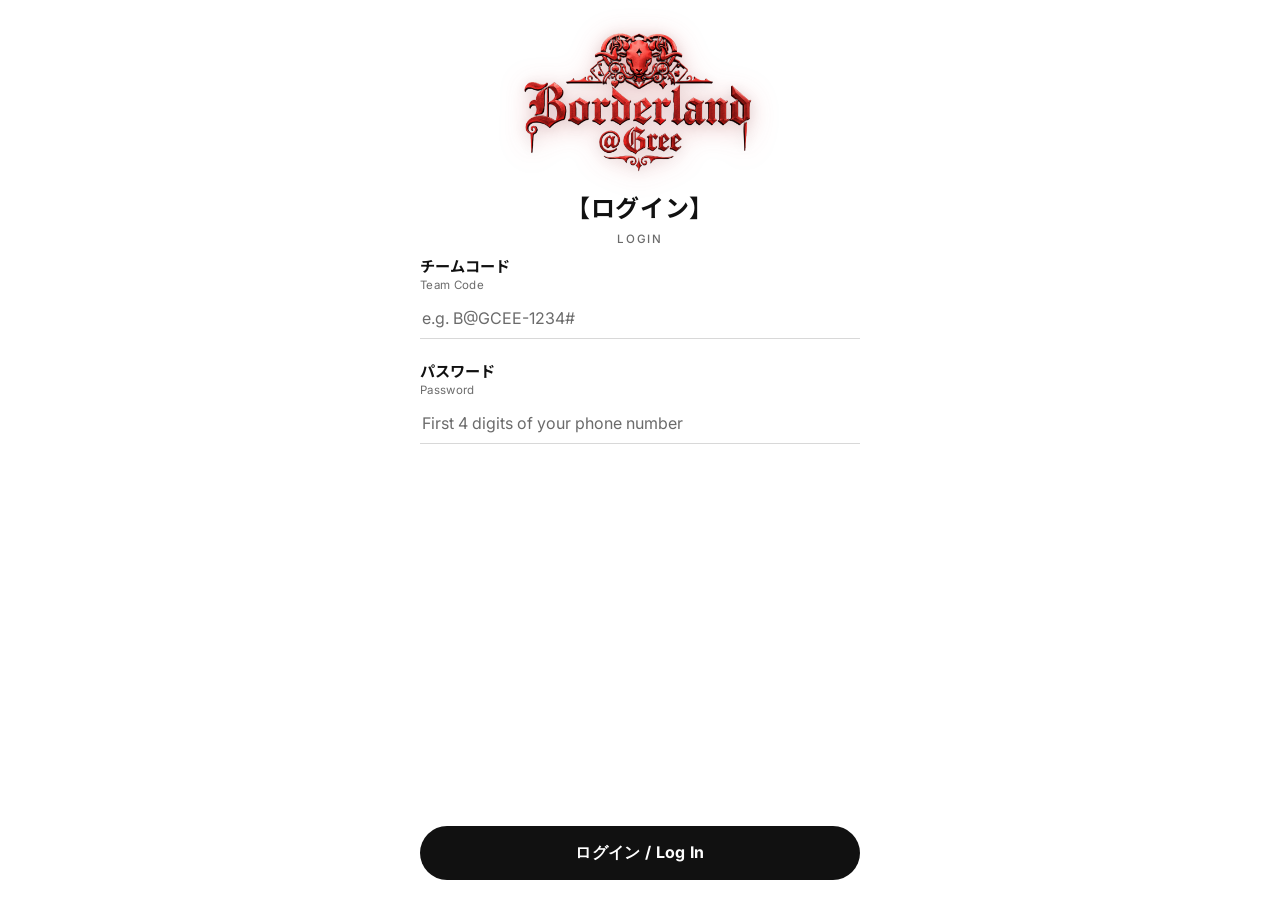
==== commit 77ed800c: "Updating Micro details" ====
--- a/frontend/team-app/index.html
+++ b/frontend/team-app/index.html
@@ -12,13 +12,22 @@
   <meta charset="utf-8" />
   <meta name="viewport" content="width=device-width, initial-scale=1, viewport-fit=cover" />
   <title>Borderland-GCEE — Team</title>
-  <link rel="stylesheet" href="../shared/css/theme.css?v=v54_final_results_gate" />
-  <link rel="stylesheet" href="css/team.css?v=v54_final_results_gate" />
+  <!-- Installed-app full screen (the in-page Fullscreen API is not available
+       on iOS; Add to Home Screen is the route there). -->
+  <link rel="manifest" href="manifest.webmanifest" />
+  <meta name="mobile-web-app-capable" content="yes" />
+  <meta name="apple-mobile-web-app-capable" content="yes" />
+  <meta name="apple-mobile-web-app-status-bar-style" content="black-translucent" />
+  <meta name="apple-mobile-web-app-title" content="Borderland" />
+  <meta name="theme-color" content="#000000" />
+  <link rel="apple-touch-icon" href="../shared/img/borderland_logo.png" />
+  <link rel="stylesheet" href="../shared/css/theme.css?v=v64_login_hints" />
+  <link rel="stylesheet" href="css/team.css?v=v64_login_hints" />
 </head>
 
 <body>
   <div id="app" class="app-shell mode-light"></div>
-  <script type="module" src="js/main.js?v=v54_final_results_gate"></script>
+  <script type="module" src="js/main.js?v=v64_login_hints"></script>
 </body>
 
 </html>
--- a/frontend/team-app/css/team.css
+++ b/frontend/team-app/css/team.css
@@ -917,6 +917,8 @@
 .bl-lb-row.suit-heart { border-left: 3.5px solid #ff3b47; }
 .bl-lb-row.suit-diamond { border-left: 3.5px solid #ff643d; }
 .bl-lb-row.suit-club { border-left: 3.5px solid #38bdf8; }
+.bl-lb-row.suit-unassigned { border-left: 3.5px solid rgba(255, 255, 255, 0.15); }
+.suit-unassigned { color: rgba(255, 255, 255, 0.3) !important; }
 
 /* Rank Cell */
 .bl-col-rank {
@@ -4812,3 +4814,354 @@
   color: #b45309;
 }
 
+
+/* ══════════════════════════════════════════════════════════════════════
+   DEATH CARD TIEBREAKER (screens/tiebreak.js)
+   Full-screen overlay shown while the team is held for a tiebreak. Sits
+   below the laser overlay so an elimination can still play on top of it.
+   ══════════════════════════════════════════════════════════════════════ */
+.tb-overlay {
+  position: fixed;
+  inset: 0;
+  z-index: 999990;
+  background: radial-gradient(ellipse at 50% 0%, #2a0a0d 0%, #0b0b10 55%, #000 100%);
+  color: #f3f4f6;
+  overflow-y: auto;
+  -webkit-overflow-scrolling: touch;
+  user-select: none;
+  -webkit-user-select: none;
+}
+.tb-frame {
+  max-width: 520px;
+  margin: 0 auto;
+  padding: 28px 18px 40px;
+  min-height: 100%;
+  display: flex;
+  flex-direction: column;
+  gap: 16px;
+}
+.tb-head { text-align: center; }
+.tb-kicker {
+  font-family: var(--font-mono);
+  font-size: 0.66rem;
+  letter-spacing: 0.22em;
+  color: #9ca3af;
+}
+.tb-title {
+  font-family: var(--font-display);
+  font-weight: 700;
+  font-size: 2.4rem;
+  letter-spacing: 0.12em;
+  color: #e5252b;
+  text-shadow: 0 0 18px rgba(229, 37, 43, 0.45);
+  line-height: 1.1;
+  margin-top: 4px;
+}
+.tb-sub { font-size: 0.78rem; color: #cbd5e1; margin-top: 4px; }
+.tb-note { font-size: 0.85rem; color: #cbd5e1; text-align: center; line-height: 1.5; }
+.tb-note strong { color: #fff; }
+
+.tb-roster { display: flex; flex-wrap: wrap; gap: 6px; justify-content: center; }
+.tb-chip {
+  display: inline-flex;
+  align-items: center;
+  gap: 5px;
+  font-family: var(--font-mono);
+  font-size: 0.7rem;
+  font-weight: 700;
+  padding: 4px 9px;
+  border-radius: 9999px;
+  border: 1px solid #374151;
+  background: rgba(255, 255, 255, 0.04);
+  color: #e5e7eb;
+}
+.tb-chip .suit-icon.red { fill: #e5252b; }
+.tb-chip .suit-icon.black { fill: #e5e7eb; }
+.tb-chip.me { border-color: #fbbf24; box-shadow: 0 0 0 1px rgba(251, 191, 36, 0.35); }
+.tb-chip.out { opacity: 0.45; text-decoration: line-through; }
+.tb-chip.winner { border-color: #22c55e; color: #86efac; }
+
+.tb-round-bar {
+  display: flex;
+  justify-content: space-between;
+  align-items: center;
+  font-family: var(--font-display);
+  font-size: 0.95rem;
+  letter-spacing: 0.14em;
+  color: #e5e7eb;
+  border-top: 1px solid #1f2937;
+  border-bottom: 1px solid #1f2937;
+  padding: 8px 2px;
+}
+.tb-timer { font-family: var(--font-mono); font-size: 1.1rem; color: #fbbf24; }
+.tb-timer.hot { color: #e5252b; animation: tb-blink 0.5s steps(2, start) infinite; }
+@keyframes tb-blink { to { visibility: hidden; } }
+
+.tb-cards {
+  display: grid;
+  grid-template-columns: repeat(auto-fit, minmax(96px, 1fr));
+  gap: 12px;
+  justify-items: center;
+}
+.tb-card {
+  background: none;
+  border: none;
+  padding: 0;
+  width: 104px;
+  color: inherit;
+  cursor: pointer;
+  -webkit-tap-highlight-color: transparent;
+  display: flex;
+  flex-direction: column;
+  align-items: center;
+  gap: 6px;
+  perspective: 700px;
+}
+.tb-card:disabled { cursor: default; }
+.tb-card-inner {
+  position: relative;
+  width: 104px;
+  height: 148px;
+  transform-style: preserve-3d;
+  transition: transform 0.7s cubic-bezier(0.4, 0.2, 0.2, 1);
+}
+.tb-card.revealed .tb-card-inner { transform: rotateY(180deg); }
+.tb-back, .tb-face {
+  position: absolute;
+  inset: 0;
+  border-radius: 12px;
+  backface-visibility: hidden;
+  -webkit-backface-visibility: hidden;
+  display: flex;
+  flex-direction: column;
+  align-items: center;
+  justify-content: center;
+}
+.tb-back {
+  background:
+    repeating-linear-gradient(45deg, rgba(255,255,255,0.05) 0 6px, transparent 6px 12px),
+    linear-gradient(160deg, #3b0d12 0%, #14141c 100%);
+  border: 2px solid #7f1d1d;
+  box-shadow: 0 10px 24px rgba(0, 0, 0, 0.6);
+}
+.tb-back-mark {
+  font-family: var(--font-blackletter);
+  font-size: 2.6rem;
+  color: #e5252b;
+  text-shadow: 0 0 12px rgba(229, 37, 43, 0.5);
+}
+.tb-back-idx {
+  position: absolute;
+  top: 6px;
+  left: 9px;
+  font-family: var(--font-mono);
+  font-size: 0.7rem;
+  color: #9ca3af;
+}
+.tb-face {
+  transform: rotateY(180deg);
+  background: #f8fafc;
+  border: 2px solid #cbd5e1;
+  color: #111827;
+}
+.tb-face.joker {
+  background: linear-gradient(160deg, #fee2e2 0%, #fecaca 100%);
+  border-color: #e5252b;
+  color: #991b1b;
+  font-family: var(--font-display);
+  font-weight: 700;
+  letter-spacing: 0.16em;
+  font-size: 0.8rem;
+  gap: 4px;
+}
+.tb-joker { font-size: 2.6rem; line-height: 1; }
+.tb-card.mine .tb-back { border-color: #fbbf24; box-shadow: 0 0 0 3px rgba(251, 191, 36, 0.35), 0 10px 24px rgba(0,0,0,0.6); }
+.tb-card.taken .tb-back { opacity: 0.35; filter: grayscale(1); }
+.tb-card.revealed.joker .tb-card-inner { animation: tb-shake 0.6s 0.7s ease-in-out; }
+@keyframes tb-shake {
+  0%, 100% { transform: rotateY(180deg) translateX(0); }
+  20%, 60% { transform: rotateY(180deg) translateX(-6px); }
+  40%, 80% { transform: rotateY(180deg) translateX(6px); }
+}
+.tb-card-label {
+  font-family: var(--font-mono);
+  font-size: 0.66rem;
+  font-weight: 700;
+  letter-spacing: 0.06em;
+  color: #9ca3af;
+  min-height: 1em;
+}
+.tb-card.mine .tb-card-label { color: #fbbf24; }
+
+.tb-verdict {
+  text-align: center;
+  font-size: 0.9rem;
+  color: #cbd5e1;
+  padding: 10px 12px;
+  border-radius: 10px;
+  background: rgba(255, 255, 255, 0.04);
+  border: 1px solid #1f2937;
+}
+.tb-verdict.hot { color: #fbbf24; border-color: #78350f; }
+.tb-verdict.out { color: #fca5a5; border-color: #7f1d1d; }
+.tb-error { text-align: center; font-size: 0.78rem; color: #fca5a5; }
+
+.tb-wait { text-align: center; padding: 26px 0; }
+.tb-wait-title {
+  font-family: var(--font-display);
+  letter-spacing: 0.3em;
+  font-size: 1.1rem;
+  color: #fbbf24;
+  margin-bottom: 10px;
+  animation: tb-pulse 1.6s ease-in-out infinite;
+}
+@keyframes tb-pulse { 50% { opacity: 0.45; } }
+
+.tb-final { text-align: center; padding: 14px 0 4px; }
+.tb-final-title {
+  font-family: var(--font-display);
+  font-weight: 700;
+  font-size: 2rem;
+  letter-spacing: 0.16em;
+}
+.tb-final.won .tb-final-title { color: #22c55e; text-shadow: 0 0 16px rgba(34, 197, 94, 0.45); }
+.tb-final.lost .tb-final-title { color: #e5252b; text-shadow: 0 0 16px rgba(229, 37, 43, 0.45); }
+.tb-final-sub { margin-top: 8px; font-size: 0.88rem; color: #cbd5e1; }
+
+/* ── Full-screen mode ─────────────────────────────────────────────────── */
+html:fullscreen,
+html:-webkit-full-screen {
+  background: #000;
+}
+html:fullscreen body,
+html:-webkit-full-screen body {
+  min-height: 100%;
+  overflow-y: auto;
+  -webkit-overflow-scrolling: touch;
+}
+.fs-hint {
+  margin: 14px 0 0;
+  padding: 10px 12px;
+  border-radius: 8px;
+  background: #f8fafc;
+  border: 1px dashed #cbd5e1;
+  font-size: 0.74rem;
+  line-height: 1.45;
+  color: #475569;
+  text-align: center;
+}
+.fs-hint strong { color: #0f172a; }
+
+/* ── Back to Home on end-of-game screens ──────────────────────────────── */
+.game-home-dock {
+  padding: 18px 16px calc(18px + env(safe-area-inset-bottom, 0px));
+  display: flex;
+  justify-content: center;
+}
+.game-home-btn {
+  display: inline-flex;
+  align-items: center;
+  justify-content: center;
+  gap: 8px;
+  width: 100%;
+  max-width: 320px;
+  white-space: nowrap;
+}
+.game-home-arrow {
+  font-size: 1.35em;
+  line-height: 1;
+  margin-top: -2px;
+}
+
+/* ── Jack of Hearts practice walkthrough (jh-coach.js) ────────────────── */
+.jh-coach {
+  position: fixed;
+  inset: 0;
+  z-index: 9000;             /* above the board, below result/laser overlays */
+  pointer-events: none;      /* the player interacts with the real board */
+  font-family: 'Inter', -apple-system, BlinkMacSystemFont, 'Segoe UI', sans-serif;
+}
+.jh-coach-spot {
+  position: fixed;
+  border: 3px solid #df1a22;
+  border-radius: 8px;
+  box-shadow: 0 0 0 9999px rgba(0, 0, 0, 0.55), 0 0 0 4px rgba(223, 26, 34, 0.25);
+  transition: left 0.25s ease, top 0.25s ease, width 0.25s ease, height 0.25s ease;
+  animation: jh-coach-pulse 1.6s ease-in-out infinite;
+}
+@keyframes jh-coach-pulse {
+  50% { box-shadow: 0 0 0 9999px rgba(0, 0, 0, 0.55), 0 0 0 10px rgba(223, 26, 34, 0.12); }
+}
+.jh-coach-hand {
+  position: fixed;
+  width: 46px;
+  height: 46px;
+  margin: -6px 0 0 -8px;
+  background: url('../../../../shared/assets/point_hand.png') no-repeat center / contain;
+  filter: drop-shadow(0 4px 8px rgba(0, 0, 0, 0.45));
+  transform-origin: 20% 10%;
+  animation: jh-coach-tap 1.4s ease-in-out infinite;
+  transition: left 0.25s ease, top 0.25s ease;
+}
+@keyframes jh-coach-tap {
+  0%, 100% { transform: translate(0, 0) scale(1); }
+  35%      { transform: translate(0, 6px) scale(0.82); }
+  50%      { transform: translate(0, 6px) scale(0.82); }
+}
+.jh-coach-ripple {
+  position: absolute;
+  left: 6px;
+  top: 2px;
+  width: 14px;
+  height: 14px;
+  border-radius: 50%;
+  border: 2px solid #df1a22;
+  opacity: 0;
+  animation: jh-coach-ripple 1.4s ease-out infinite;
+}
+@keyframes jh-coach-ripple {
+  0%, 30% { opacity: 0; transform: scale(0.4); }
+  45%     { opacity: 0.9; transform: scale(0.6); }
+  100%    { opacity: 0; transform: scale(2.6); }
+}
+.jh-coach-bubble {
+  position: fixed;
+  background: #fff;
+  color: #000;
+  border: 2px solid #000;
+  box-shadow: 5px 5px 0 #000;
+  padding: 12px 14px;
+  pointer-events: auto;
+  transition: left 0.25s ease, top 0.25s ease;
+}
+.jh-coach-step {
+  font-size: 0.66rem;
+  font-weight: 900;
+  letter-spacing: 0.14em;
+  color: #df1a22;
+  margin-bottom: 4px;
+}
+.jh-coach-en { font-size: 0.95rem; font-weight: 800; line-height: 1.3; }
+.jh-coach-jp { font-size: 0.8rem; font-weight: 600; color: #333; margin-top: 3px; }
+.jh-coach-actions {
+  display: flex;
+  justify-content: space-between;
+  align-items: center;
+  gap: 10px;
+  margin-top: 10px;
+}
+.jh-coach-skip,
+.jh-coach-next {
+  font-family: inherit;
+  font-weight: 900;
+  font-size: 0.74rem;
+  letter-spacing: 0.06em;
+  text-transform: uppercase;
+  border: 2px solid #000;
+  background: #fff;
+  color: #000;
+  padding: 7px 12px;
+  cursor: pointer;
+}
+.jh-coach-next { background: #000; color: #fff; }
+.jh-coach-bubble.done { text-align: center; border-color: #df1a22; box-shadow: 5px 5px 0 #df1a22; }
